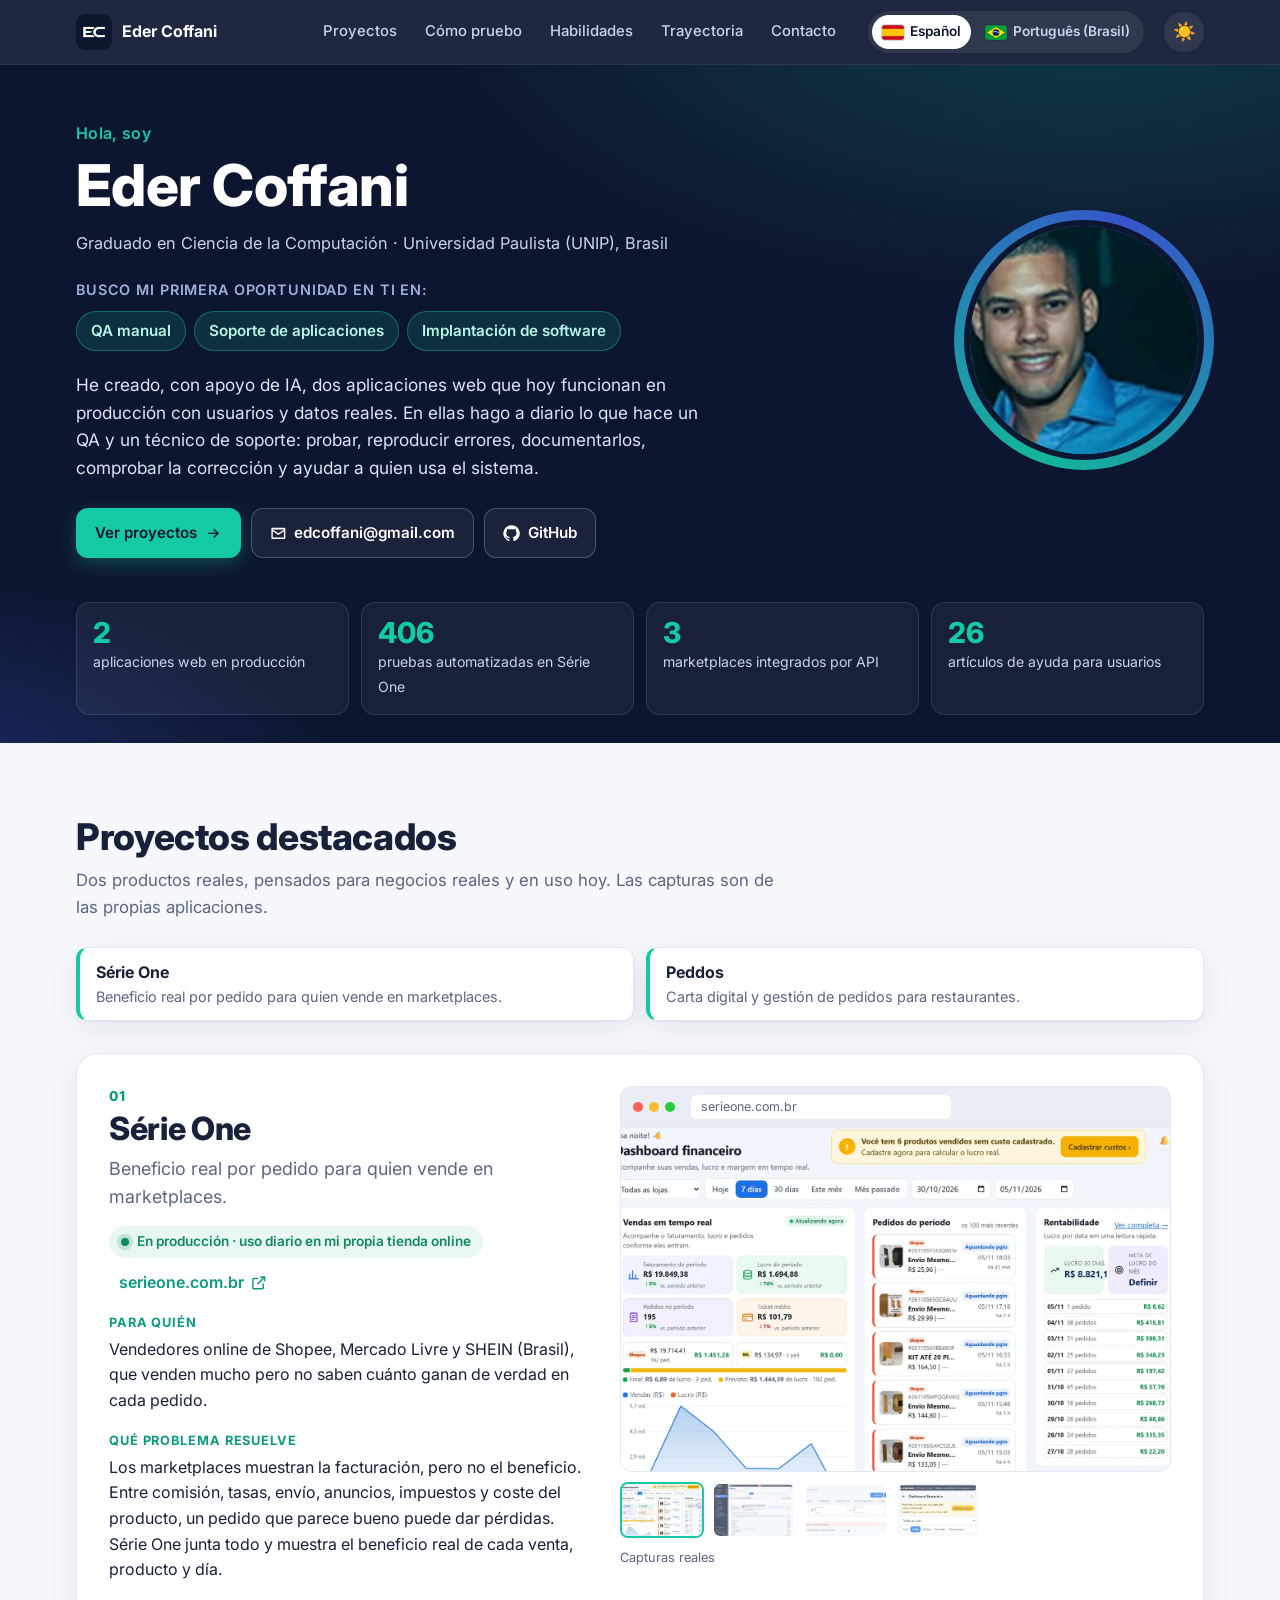
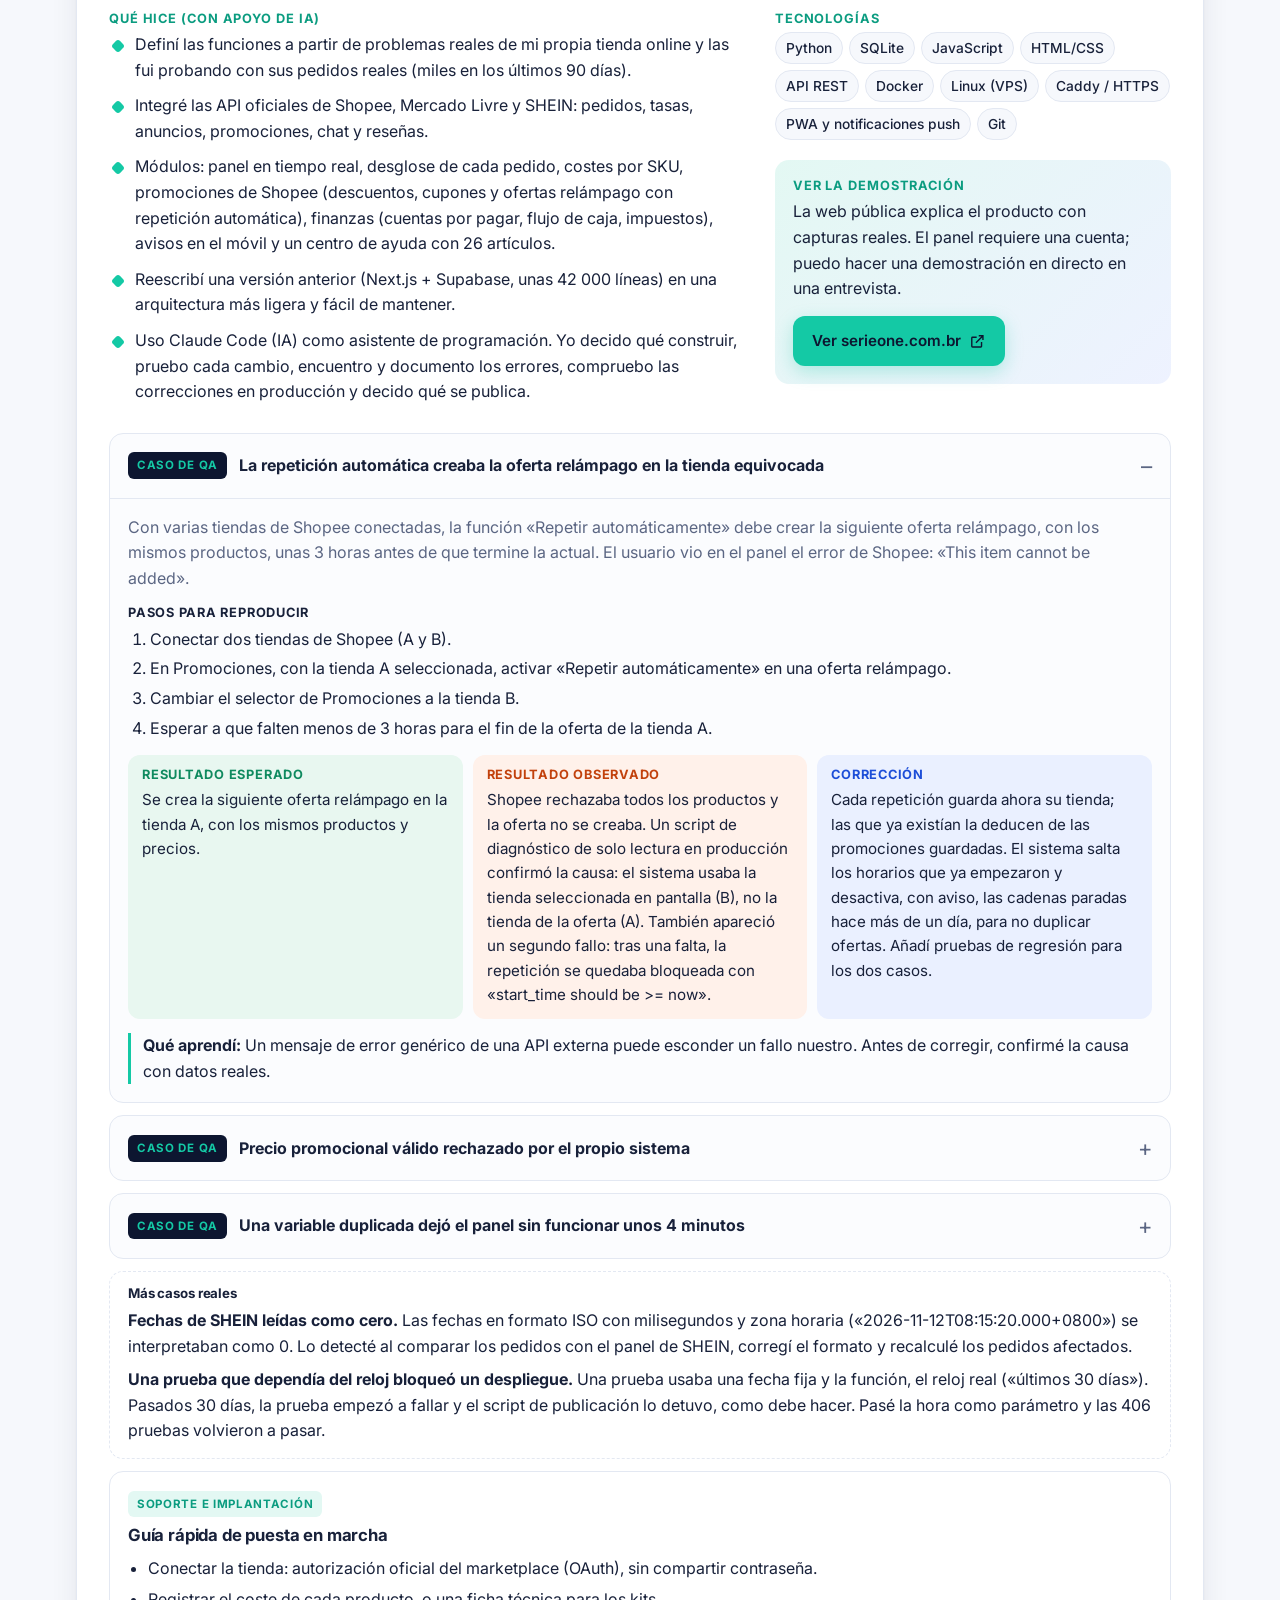
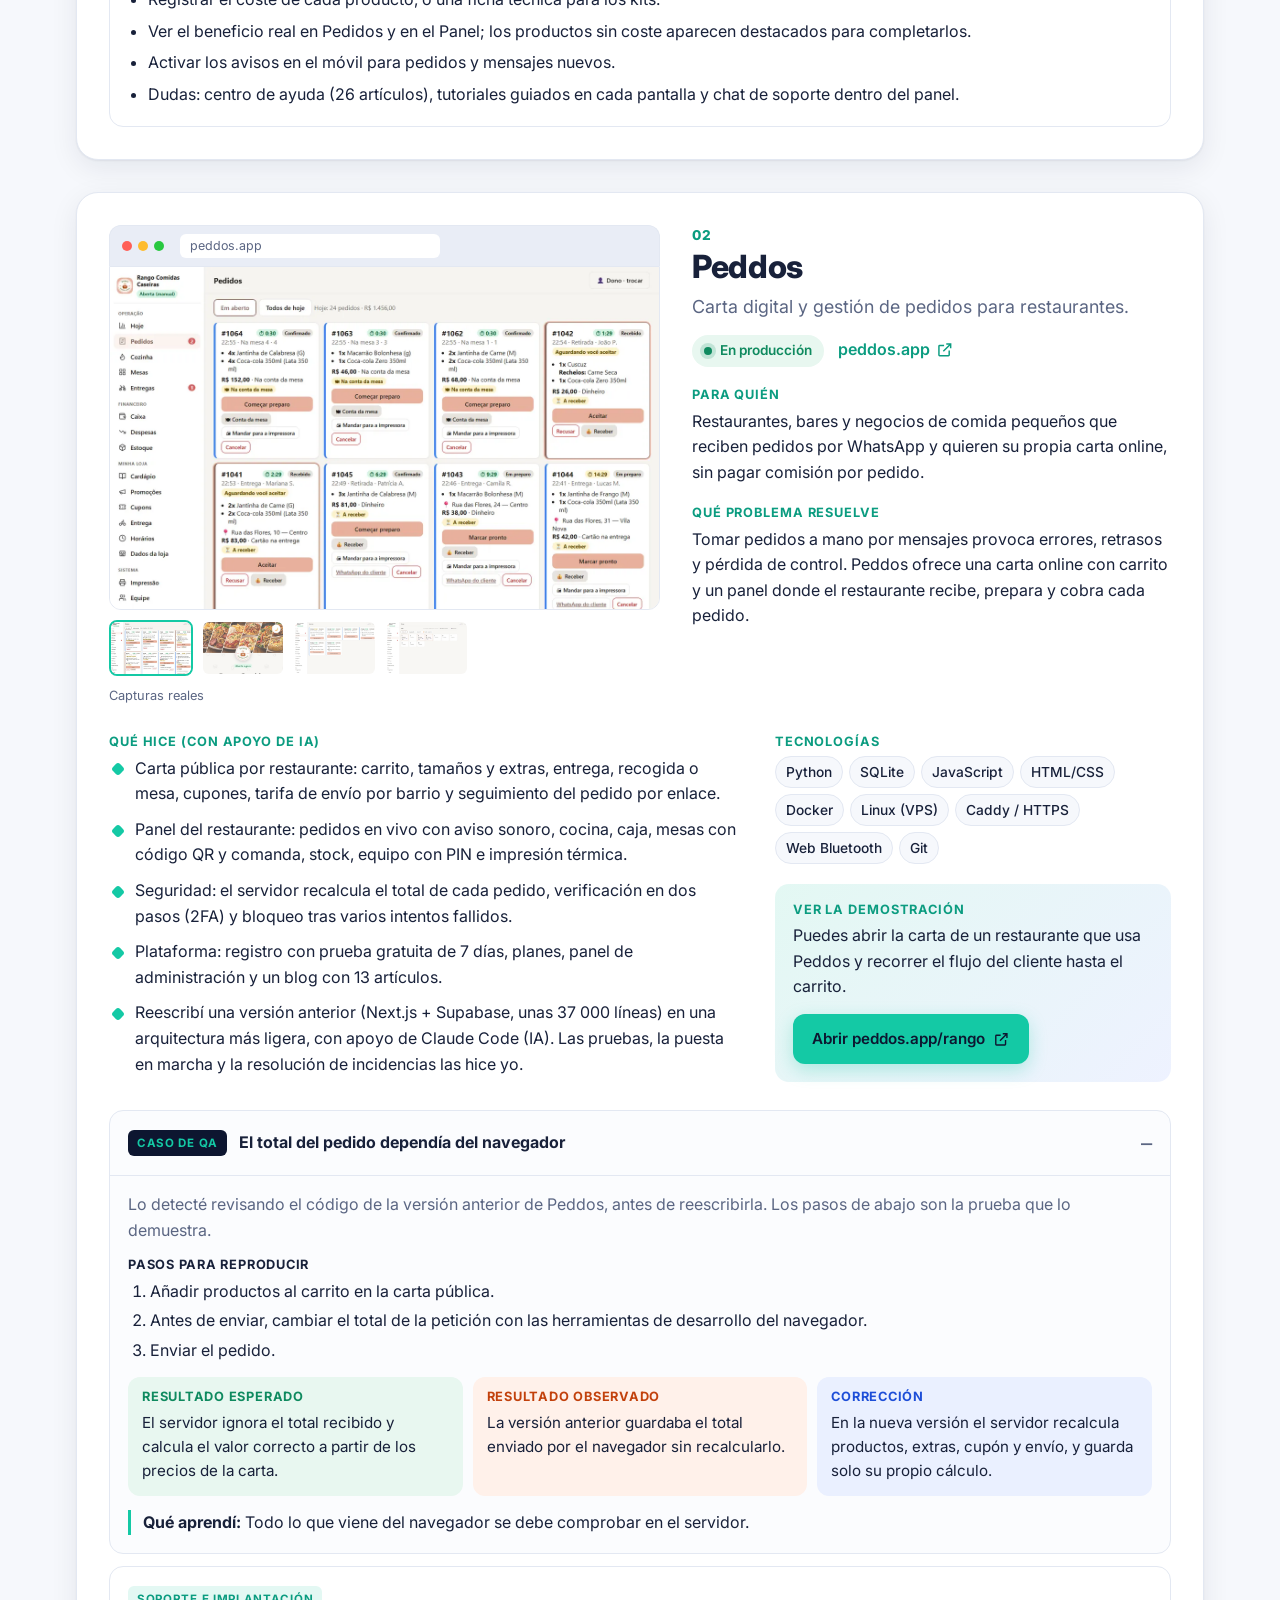
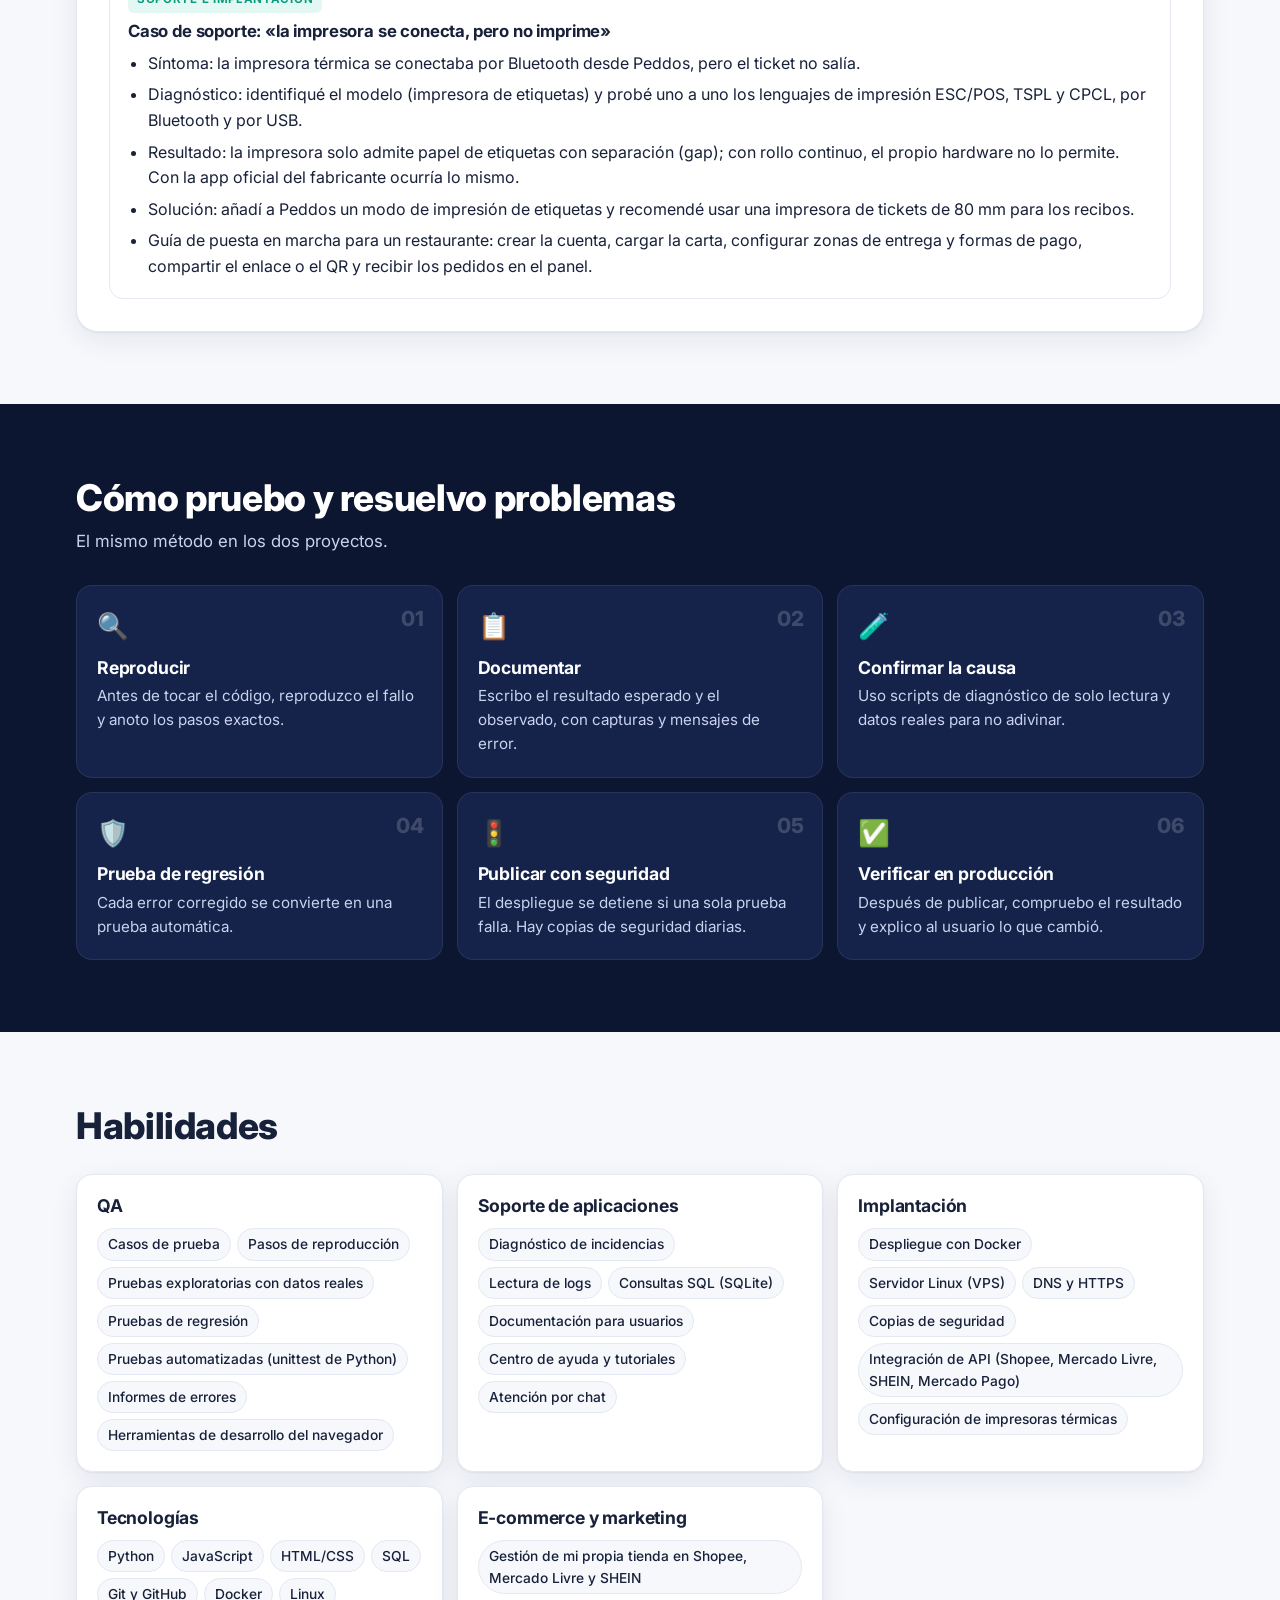
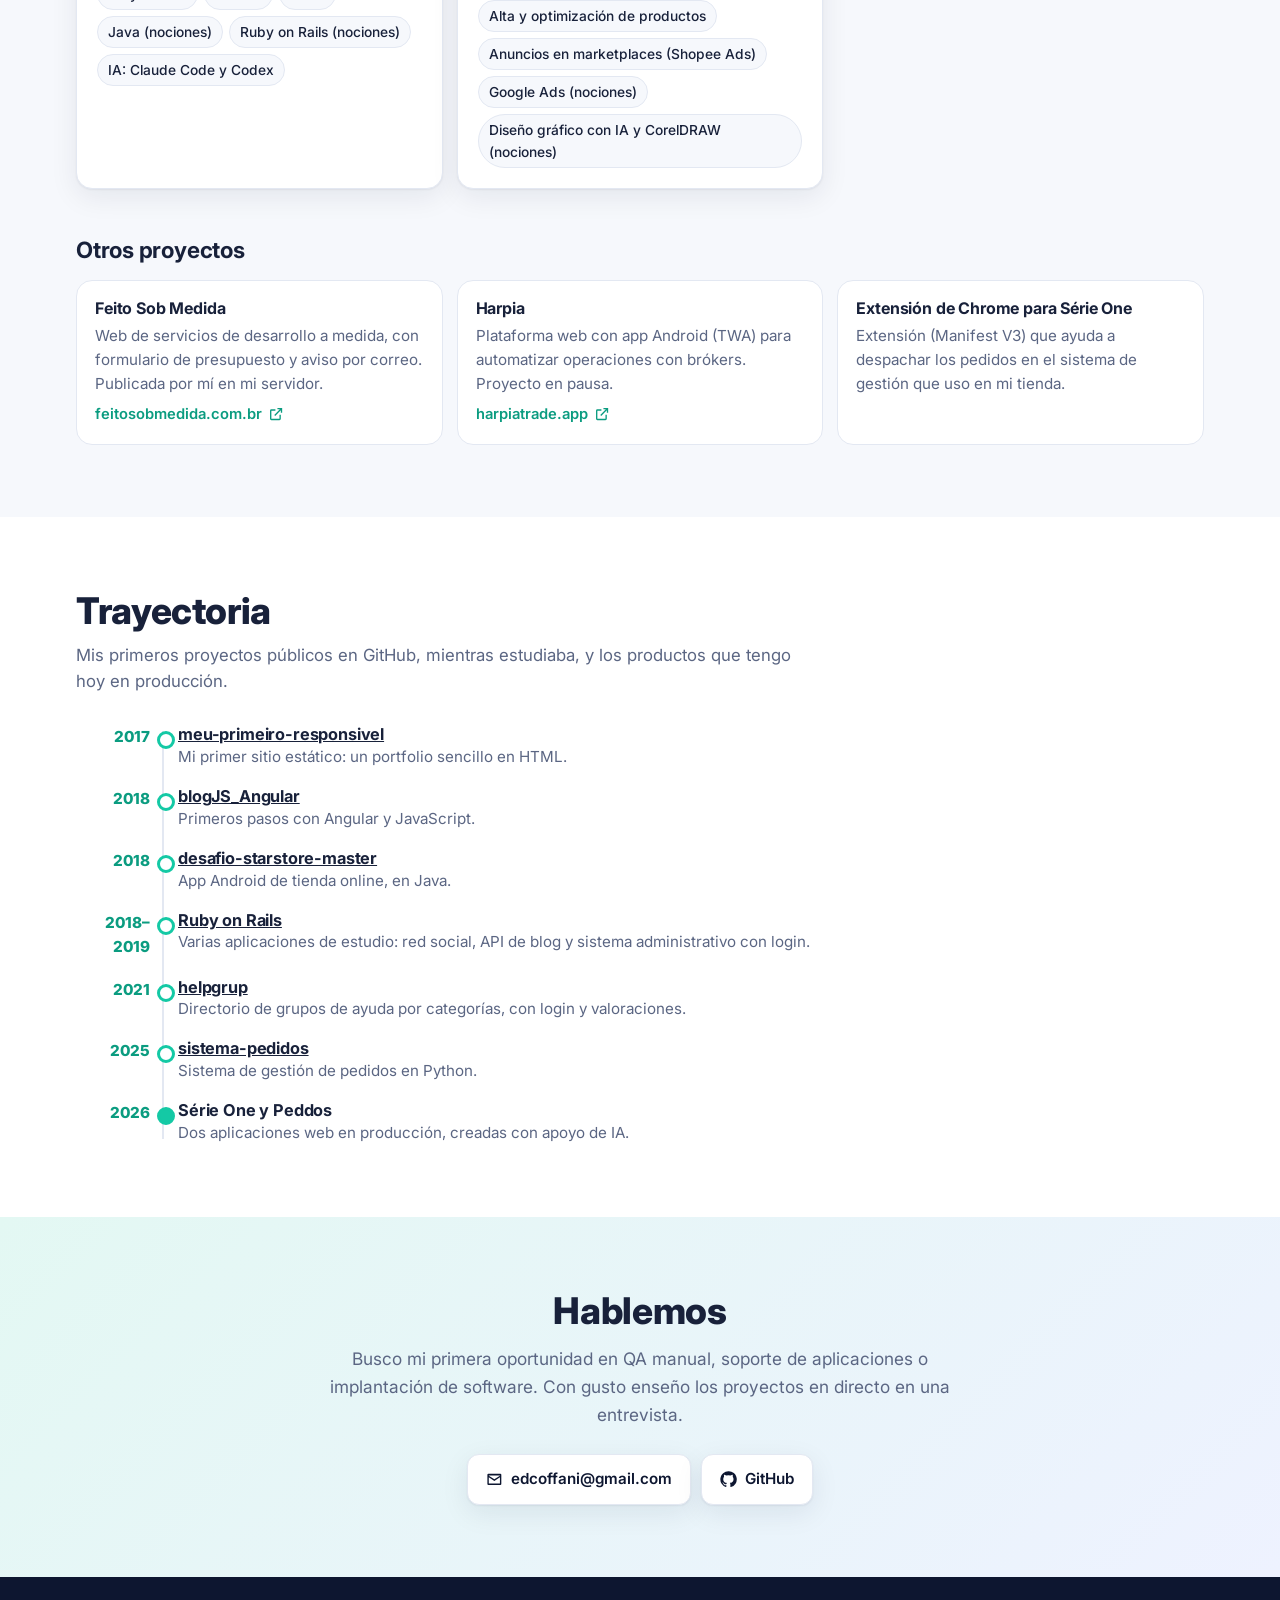
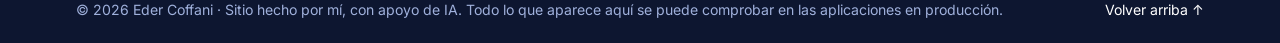
==== index.html @ 39f5399c "Site 2026-11-19 22:09" ====
<!doctype html>
<html lang="es-ES">
<head>
<meta charset="utf-8">
<meta name="viewport" content="width=device-width, initial-scale=1">
<title>Eder Coffani · QA manual, soporte de aplicaciones e implantación de software</title>
<meta name="description" content="Graduado en Ciencia de la Computación (UNIP). Busco mi primer empleo en TI en QA manual, soporte de aplicaciones o implantación. Dos aplicaciones web propias en producción: Série One y Peddos.">
<meta name="author" content="Eder Coffani">
<link rel="canonical" href="https://edercoffani.github.io/es/">
<link rel="alternate" hreflang="es-ES" href="https://edercoffani.github.io/es/"><link rel="alternate" hreflang="pt-BR" href="https://edercoffani.github.io/pt-br/"><link rel="alternate" hreflang="x-default" href="https://edercoffani.github.io/">
<meta property="og:type" content="profile">
<meta property="og:title" content="Eder Coffani · QA manual, soporte de aplicaciones e implantación de software">
<meta property="og:description" content="Graduado en Ciencia de la Computación (UNIP). Busco mi primer empleo en TI en QA manual, soporte de aplicaciones o implantación. Dos aplicaciones web propias en producción: Série One y Peddos.">
<meta property="og:locale" content="es_ES">
<meta property="og:image" content="https://edercoffani.github.io/assets/img/og.png">
<meta name="twitter:card" content="summary_large_image">
<meta name="theme-color" content="#0d1630">
<link rel="icon" href="/assets/img/favicon.png" type="image/png">
<link rel="apple-touch-icon" href="/assets/img/apple-touch-icon.png">
<link rel="preconnect" href="https://fonts.googleapis.com">
<link rel="preconnect" href="https://fonts.gstatic.com" crossorigin>
<link href="https://fonts.googleapis.com/css2?family=Inter:wght@400;500;600;700;800&display=swap" rel="stylesheet">
<link rel="stylesheet" href="/assets/estilo.css">
<script>(function(){var t;try{t=localStorage.getItem("tema")}catch(e){}if(!t)t=matchMedia("(prefers-color-scheme: dark)").matches?"escuro":"claro";document.documentElement.setAttribute("data-tema",t)})();</script>
<script type="application/ld+json">{"@context": "https://schema.org", "@type": "Person", "name": "Eder Coffani", "jobTitle": "QA manual · Soporte de aplicaciones · Implantación de software", "alumniOf": {"@type": "CollegeOrUniversity", "name": "Universidade Paulista (UNIP)"}, "knowsAbout": ["QA", "Software testing", "Application support", "Software implementation", "Python", "JavaScript", "SQL"], "sameAs": ["https://github.com/ederCoffani"], "url": "https://edercoffani.github.io/es/", "email": "mailto:edcoffani@gmail.com"}</script>
</head>
<body>
<a class="pular" href="#conteudo">Saltar al contenido</a>
<header class="topo" id="topo">
  <div class="largura topo-in">
    <a class="marca" href="#inicio" aria-label="Eder Coffani"><img src="/assets/img/logo-ec.png" alt="" width="36" height="36"><span>Eder Coffani</span></a>
    <nav class="menu" id="menu" aria-label="Menú"><a href="#projetos">Proyectos</a><a href="#qa">Cómo pruebo</a><a href="#habilidades">Habilidades</a><a href="#trajetoria">Trayectoria</a><a href="#contato">Contacto</a></nav>
    <div class="idiomas" role="group" aria-label="Idioma"><a class="idioma atual" href="/es/" hreflang="es-ES" lang="es-ES" aria-current="page" data-idioma><span class="bandeira" aria-hidden="true"><svg viewBox="0 0 30 20" width="22" height="15"><rect width="30" height="20" fill="#c60b1e"/><rect y="5" width="30" height="10" fill="#ffc400"/></svg></span><span class="nome-idioma">Español</span></a><a class="idioma" href="/pt-br/" hreflang="pt-BR" lang="pt-BR" data-idioma><span class="bandeira" aria-hidden="true"><svg viewBox="0 0 30 20" width="22" height="15"><rect width="30" height="20" fill="#009b3a"/><path d="M15 2.5 27 10 15 17.5 3 10z" fill="#fedf00"/><circle cx="15" cy="10" r="4.6" fill="#002776"/><path d="M10.6 9.1a9 9 0 0 1 8.9 1.6" stroke="#fff" stroke-width=".9" fill="none"/></svg></span><span class="nome-idioma">Português (Brasil)</span></a></div>
    <button class="tema" type="button" aria-label="Cambiar entre modo claro y oscuro" title="Cambiar entre modo claro y oscuro"><span class="sol" aria-hidden="true">☀️</span><span class="lua" aria-hidden="true">🌙</span></button>
    <button class="abre-menu" type="button" aria-controls="menu" aria-expanded="false" aria-label="Menú"><span></span><span></span><span></span></button>
  </div>
</header>

<main id="conteudo">
<section class="hero" id="inicio">
  <div class="largura hero-in">
    <div class="hero-texto">
      <p class="saudacao">Hola, soy</p>
      <h1>Eder Coffani</h1>
      <p class="formacao">Graduado en Ciencia de la Computación · Universidad Paulista (UNIP), Brasil</p>
      <p class="areas-tit">Busco mi primera oportunidad en TI en:</p>
      <ul class="areas"><li>QA manual</li><li>Soporte de aplicaciones</li><li>Implantación de software</li></ul>
      <p class="intro">He creado, con apoyo de IA, dos aplicaciones web que hoy funcionan en producción con usuarios y datos reales. En ellas hago a diario lo que hace un QA y un técnico de soporte: probar, reproducir errores, documentarlos, comprobar la corrección y ayudar a quien usa el sistema.</p>
      <div class="acoes">
        <a class="bt bt-primario" href="#projetos"><span>Ver proyectos</span><svg class="ic" viewBox="0 0 24 24" aria-hidden="true" fill="currentColor"><path d="M13.2 5.3 20 12l-6.8 6.7-1.4-1.4 4.3-4.3H4v-2h12.1l-4.3-4.3 1.4-1.4z"/></svg></a>
        <a class="bt bt-claro" href="mailto:edcoffani@gmail.com"><svg class="ic" viewBox="0 0 24 24" aria-hidden="true" fill="currentColor"><path d="M2 5.5A1.5 1.5 0 0 1 3.5 4h17A1.5 1.5 0 0 1 22 5.5v13a1.5 1.5 0 0 1-1.5 1.5h-17A1.5 1.5 0 0 1 2 18.5v-13zm2 .9v.3l8 5.3 8-5.3v-.3H4zm16 2.7-7.45 4.94a1 1 0 0 1-1.1 0L4 9.1V18h16V9.1z"/></svg><span>edcoffani@gmail.com</span></a>
<a class="bt bt-claro" href="https://github.com/ederCoffani" target="_blank" rel="noopener"><svg class="ic" viewBox="0 0 24 24" aria-hidden="true" fill="currentColor"><path d="M12 .5a11.5 11.5 0 0 0-3.64 22.41c.58.1.79-.25.79-.56v-2c-3.2.7-3.88-1.37-3.88-1.37-.53-1.33-1.28-1.69-1.28-1.69-1.05-.71.08-.7.08-.7 1.16.08 1.77 1.19 1.77 1.19 1.03 1.77 2.7 1.26 3.36.96.1-.75.4-1.26.73-1.55-2.56-.29-5.25-1.28-5.25-5.68 0-1.26.45-2.28 1.19-3.09-.12-.29-.52-1.46.11-3.05 0 0 .97-.31 3.17 1.18a11 11 0 0 1 5.78 0c2.2-1.49 3.17-1.18 3.17-1.18.63 1.59.23 2.76.11 3.05.74.81 1.19 1.83 1.19 3.09 0 4.41-2.7 5.38-5.27 5.67.41.36.78 1.06.78 2.14v3.17c0 .31.21.67.8.56A11.5 11.5 0 0 0 12 .5z"/></svg><span>GitHub</span></a>
      </div>
    </div>
    <div class="hero-foto"><img class="foto" src="/assets/img/eder.webp" alt="Eder Coffani" width="360" height="360"></div>
  </div>
  <div class="largura"><div class="numeros"><div class="num"><strong>2</strong><span>aplicaciones web en producción</span></div><div class="num"><strong>406</strong><span>pruebas automatizadas en Série One</span></div><div class="num"><strong>3</strong><span>marketplaces integrados por API</span></div><div class="num"><strong>26</strong><span>artículos de ayuda para usuarios</span></div></div></div>
</section>

<section class="secao" id="projetos">
  <div class="largura">
    <h2>Proyectos destacados</h2>
    <p class="sub">Dos productos reales, pensados para negocios reales y en uso hoy. Las capturas son de las propias aplicaciones.</p>
    <nav class="atalhos"><a href="#serieone"><strong>Série One</strong><span>Beneficio real por pedido para quien vende en marketplaces.</span></a><a href="#peddos"><strong>Peddos</strong><span>Carta digital y gestión de pedidos para restaurantes.</span></a></nav>
    
<article class="projeto" id="serieone">
  <div class="pj-topo">
    <div class="pj-texto">
      <p class="pj-num">01</p>
      <h3>Série One</h3>
      <p class="pj-frase">Beneficio real por pedido para quien vende en marketplaces.</p>
      <p class="selo">En producción · uso diario en mi propia tienda online</p>
      <a class="pj-link" href="https://www.serieone.com.br/" target="_blank" rel="noopener">serieone.com.br <svg class="ic" viewBox="0 0 24 24" aria-hidden="true" fill="currentColor"><path d="M14 3h7v7h-2V6.4l-8.3 8.3-1.4-1.4L17.6 5H14V3zM5 5h6v2H5v12h12v-6h2v6a2 2 0 0 1-2 2H5a2 2 0 0 1-2-2V7a2 2 0 0 1 2-2z"/></svg></a>
      <div class="pj-bloco"><h4>Para quién</h4><p>Vendedores online de Shopee, Mercado Livre y SHEIN (Brasil), que venden mucho pero no saben cuánto ganan de verdad en cada pedido.</p></div>
      <div class="pj-bloco"><h4>Qué problema resuelve</h4><p>Los marketplaces muestran la facturación, pero no el beneficio. Entre comisión, tasas, envío, anuncios, impuestos y coste del producto, un pedido que parece bueno puede dar pérdidas. Série One junta todo y muestra el beneficio real de cada venta, producto y día.</p></div>
    </div>
    <figure class="galeria"><div class="navegador"><span></span><span></span><span></span><small>serieone.com.br</small></div><button type="button" class="tela" aria-label="Ampliar imagen"><img src="/assets/img/serieone-dashboard.webp" alt="Panel financiero de Série One con ventas, beneficio y pedidos en tiempo real" width="1400" height="833"></button><div class="miniaturas" role="list"><button type="button" role="listitem" class="mini ativa" data-src="/assets/img/serieone-dashboard.webp" data-alt="Panel financiero de Série One con ventas, beneficio y pedidos en tiempo real" aria-label="Panel financiero de Série One con ventas, beneficio y pedidos en tiempo real"><img src="/assets/img/serieone-dashboard.webp" alt="" loading="lazy" width="1400" height="833"></button><button type="button" role="listitem" class="mini" data-src="/assets/img/serieone-pedido.webp" data-alt="Detalle de un pedido con comisión, tasas, envío, publicidad, impuesto y beneficio" aria-label="Detalle de un pedido con comisión, tasas, envío, publicidad, impuesto y beneficio"><img src="/assets/img/serieone-pedido.webp" alt="" loading="lazy" width="1300" height="860"></button><button type="button" role="listitem" class="mini" data-src="/assets/img/serieone-promociones.webp" data-alt="Pantalla de promociones de Shopee gestionadas desde Série One" aria-label="Pantalla de promociones de Shopee gestionadas desde Série One"><img src="/assets/img/serieone-promociones.webp" alt="" loading="lazy" width="1336" height="452"></button><button type="button" role="listitem" class="mini" data-src="/assets/img/serieone-movil.webp" data-alt="Série One en el móvil" aria-label="Série One en el móvil"><img src="/assets/img/serieone-movil.webp" alt="" loading="lazy" width="450" height="796"></button></div><figcaption>Capturas reales</figcaption></figure>
  </div>
  <div class="pj-detalhe">
    <div><div class="pj-bloco"><h4>Qué hice (con apoyo de IA)</h4><ul class="lista"><li>Definí las funciones a partir de problemas reales de mi propia tienda online y las fui probando con sus pedidos reales (miles en los últimos 90 días).</li><li>Integré las API oficiales de Shopee, Mercado Livre y SHEIN: pedidos, tasas, anuncios, promociones, chat y reseñas.</li><li>Módulos: panel en tiempo real, desglose de cada pedido, costes por SKU, promociones de Shopee (descuentos, cupones y ofertas relámpago con repetición automática), finanzas (cuentas por pagar, flujo de caja, impuestos), avisos en el móvil y un centro de ayuda con 26 artículos.</li><li>Reescribí una versión anterior (Next.js + Supabase, unas 42 000 líneas) en una arquitectura más ligera y fácil de mantener.</li><li>Uso Claude Code (IA) como asistente de programación. Yo decido qué construir, pruebo cada cambio, encuentro y documento los errores, compruebo las correcciones en producción y decido qué se publica.</li></ul></div></div>
    <div><div class="pj-bloco"><h4>Tecnologías</h4><ul class="chips"><li>Python</li><li>SQLite</li><li>JavaScript</li><li>HTML/CSS</li><li>API REST</li><li>Docker</li><li>Linux (VPS)</li><li>Caddy / HTTPS</li><li>PWA y notificaciones push</li><li>Git</li></ul></div><div class="pj-demo"><h4>Ver la demostración</h4><p>La web pública explica el producto con capturas reales. El panel requiere una cuenta; puedo hacer una demostración en directo en una entrevista.</p><a class="bt bt-primario" href="https://www.serieone.com.br/" target="_blank" rel="noopener"><span>Ver serieone.com.br</span><svg class="ic" viewBox="0 0 24 24" aria-hidden="true" fill="currentColor"><path d="M14 3h7v7h-2V6.4l-8.3 8.3-1.4-1.4L17.6 5H14V3zM5 5h6v2H5v12h12v-6h2v6a2 2 0 0 1-2 2H5a2 2 0 0 1-2-2V7a2 2 0 0 1 2-2z"/></svg></a></div></div>
  </div>
  <div class="pj-qa"><details class="qa" open><summary><span class="etq">Caso de QA</span><span class="qa-tit">La repetición automática creaba la oferta relámpago en la tienda equivocada</span></summary><div class="qa-corpo"><p class="qa-contexto">Con varias tiendas de Shopee conectadas, la función «Repetir automáticamente» debe crear la siguiente oferta relámpago, con los mismos productos, unas 3 horas antes de que termine la actual. El usuario vio en el panel el error de Shopee: «This item cannot be added».</p><div class="qa-bloco"><h5>Pasos para reproducir</h5><ol><li>Conectar dos tiendas de Shopee (A y B).</li><li>En Promociones, con la tienda A seleccionada, activar «Repetir automáticamente» en una oferta relámpago.</li><li>Cambiar el selector de Promociones a la tienda B.</li><li>Esperar a que falten menos de 3 horas para el fin de la oferta de la tienda A.</li></ol></div><div class="qa-grade"><div class="qa-cel ok"><h5>Resultado esperado</h5><p>Se crea la siguiente oferta relámpago en la tienda A, con los mismos productos y precios.</p></div><div class="qa-cel erro"><h5>Resultado observado</h5><p>Shopee rechazaba todos los productos y la oferta no se creaba. Un script de diagnóstico de solo lectura en producción confirmó la causa: el sistema usaba la tienda seleccionada en pantalla (B), no la tienda de la oferta (A). También apareció un segundo fallo: tras una falta, la repetición se quedaba bloqueada con «start_time should be &gt;= now».</p></div><div class="qa-cel fix"><h5>Corrección</h5><p>Cada repetición guarda ahora su tienda; las que ya existían la deducen de las promociones guardadas. El sistema salta los horarios que ya empezaron y desactiva, con aviso, las cadenas paradas hace más de un día, para no duplicar ofertas. Añadí pruebas de regresión para los dos casos.</p></div></div><p class="qa-licao"><strong>Qué aprendí:</strong> Un mensaje de error genérico de una API externa puede esconder un fallo nuestro. Antes de corregir, confirmé la causa con datos reales.</p></div></details><details class="qa"><summary><span class="etq">Caso de QA</span><span class="qa-tit">Precio promocional válido rechazado por el propio sistema</span></summary><div class="qa-corpo"><p class="qa-contexto">Al crear un descuento, Série One comprueba que el precio promocional sea menor que el precio normal.</p><div class="qa-bloco"><h5>Pasos para reproducir</h5><ol><li>Tener un producto que ya está en una promoción activa en Shopee.</li><li>Crear otra promoción para ese producto con un precio menor que el precio normal.</li></ol></div><div class="qa-grade"><div class="qa-cel ok"><h5>Resultado esperado</h5><p>La validación acepta el precio, porque es menor que el precio normal.</p></div><div class="qa-cel erro"><h5>Resultado observado</h5><p>La validación lo rechazaba: el «precio actual» que devuelve Shopee ya incluye la promoción activa, así que el sistema comparaba con el precio rebajado.</p></div><div class="qa-cel fix"><h5>Corrección</h5><p>La comparación usa ahora el precio original (sin promoción). Volví a sincronizar el catálogo (2339 variaciones) para guardar ese precio y repetí la prueba.</p></div></div><p class="qa-licao"><strong>Qué aprendí:</strong> Hay que conocer bien qué significa cada campo de una API antes de validar con él.</p></div></details><details class="qa"><summary><span class="etq">Caso de QA</span><span class="qa-tit">Una variable duplicada dejó el panel sin funcionar unos 4 minutos</span></summary><div class="qa-corpo"><p class="qa-contexto">Incidencia en producción después de un despliegue.</p><div class="qa-bloco"><h5>Pasos para reproducir</h5><ol><li>Publicar una versión en la que dos archivos JavaScript de la misma página declaraban la misma constante global.</li><li>Abrir el panel en el navegador.</li></ol></div><div class="qa-grade"><div class="qa-cel ok"><h5>Resultado esperado</h5><p>El panel carga con normalidad.</p></div><div class="qa-cel erro"><h5>Resultado observado</h5><p>El navegador paraba con un error de sintaxis y el panel no cargaba.</p></div><div class="qa-cel fix"><h5>Corrección</h5><p>Corregí el nombre y, sobre todo, añadí una prueba automática que bloquea cualquier nombre global repetido entre los scripts. Desde entonces el despliegue no avanza si alguna prueba falla.</p></div></div><p class="qa-licao"><strong>Qué aprendí:</strong> Cada incidente debe dejar una prueba que impida que se repita.</p></div></details><div class="qa-extra"><h5>Más casos reales</h5><ul><li><strong>Fechas de SHEIN leídas como cero.</strong> Las fechas en formato ISO con milisegundos y zona horaria («2026-11-12T08:15:20.000+0800») se interpretaban como 0. Lo detecté al comparar los pedidos con el panel de SHEIN, corregí el formato y recalculé los pedidos afectados.</li><li><strong>Una prueba que dependía del reloj bloqueó un despliegue.</strong> Una prueba usaba una fecha fija y la función, el reloj real («últimos 30 días»). Pasados 30 días, la prueba empezó a fallar y el script de publicación lo detuvo, como debe hacer. Pasé la hora como parámetro y las 406 pruebas volvieron a pasar.</li></ul></div><div class="suporte"><span class="etq etq-sup">Soporte e implantación</span><h4>Guía rápida de puesta en marcha</h4><ul><li>Conectar la tienda: autorización oficial del marketplace (OAuth), sin compartir contraseña.</li><li>Registrar el coste de cada producto, o una ficha técnica para los kits.</li><li>Ver el beneficio real en Pedidos y en el Panel; los productos sin coste aparecen destacados para completarlos.</li><li>Activar los avisos en el móvil para pedidos y mensajes nuevos.</li><li>Dudas: centro de ayuda (26 artículos), tutoriales guiados en cada pantalla y chat de soporte dentro del panel.</li></ul></div></div>
</article>
<article class="projeto invertido" id="peddos">
  <div class="pj-topo">
    <div class="pj-texto">
      <p class="pj-num">02</p>
      <h3>Peddos</h3>
      <p class="pj-frase">Carta digital y gestión de pedidos para restaurantes.</p>
      <p class="selo">En producción</p>
      <a class="pj-link" href="https://peddos.app/" target="_blank" rel="noopener">peddos.app <svg class="ic" viewBox="0 0 24 24" aria-hidden="true" fill="currentColor"><path d="M14 3h7v7h-2V6.4l-8.3 8.3-1.4-1.4L17.6 5H14V3zM5 5h6v2H5v12h12v-6h2v6a2 2 0 0 1-2 2H5a2 2 0 0 1-2-2V7a2 2 0 0 1 2-2z"/></svg></a>
      <div class="pj-bloco"><h4>Para quién</h4><p>Restaurantes, bares y negocios de comida pequeños que reciben pedidos por WhatsApp y quieren su propia carta online, sin pagar comisión por pedido.</p></div>
      <div class="pj-bloco"><h4>Qué problema resuelve</h4><p>Tomar pedidos a mano por mensajes provoca errores, retrasos y pérdida de control. Peddos ofrece una carta online con carrito y un panel donde el restaurante recibe, prepara y cobra cada pedido.</p></div>
    </div>
    <figure class="galeria"><div class="navegador"><span></span><span></span><span></span><small>peddos.app</small></div><button type="button" class="tela" aria-label="Ampliar imagen"><img src="/assets/img/peddos-pedidos.webp" alt="Panel de pedidos de Peddos con tiempos, estados y acciones" width="1200" height="750" loading="lazy"></button><div class="miniaturas" role="list"><button type="button" role="listitem" class="mini ativa" data-src="/assets/img/peddos-pedidos.webp" data-alt="Panel de pedidos de Peddos con tiempos, estados y acciones" aria-label="Panel de pedidos de Peddos con tiempos, estados y acciones"><img src="/assets/img/peddos-pedidos.webp" alt="" loading="lazy" width="1200" height="750"></button><button type="button" role="listitem" class="mini" data-src="/assets/img/peddos-menu.webp" data-alt="Carta online de un restaurante en el móvil" aria-label="Carta online de un restaurante en el móvil"><img src="/assets/img/peddos-menu.webp" alt="" loading="lazy" width="540" height="1168"></button><button type="button" role="listitem" class="mini" data-src="/assets/img/peddos-cocina.webp" data-alt="Pantalla de cocina de Peddos" aria-label="Pantalla de cocina de Peddos"><img src="/assets/img/peddos-cocina.webp" alt="" loading="lazy" width="1200" height="750"></button><button type="button" role="listitem" class="mini" data-src="/assets/img/peddos-mesas.webp" data-alt="Gestión de mesas y comandas" aria-label="Gestión de mesas y comandas"><img src="/assets/img/peddos-mesas.webp" alt="" loading="lazy" width="1200" height="750"></button></div><figcaption>Capturas reales</figcaption></figure>
  </div>
  <div class="pj-detalhe">
    <div><div class="pj-bloco"><h4>Qué hice (con apoyo de IA)</h4><ul class="lista"><li>Carta pública por restaurante: carrito, tamaños y extras, entrega, recogida o mesa, cupones, tarifa de envío por barrio y seguimiento del pedido por enlace.</li><li>Panel del restaurante: pedidos en vivo con aviso sonoro, cocina, caja, mesas con código QR y comanda, stock, equipo con PIN e impresión térmica.</li><li>Seguridad: el servidor recalcula el total de cada pedido, verificación en dos pasos (2FA) y bloqueo tras varios intentos fallidos.</li><li>Plataforma: registro con prueba gratuita de 7 días, planes, panel de administración y un blog con 13 artículos.</li><li>Reescribí una versión anterior (Next.js + Supabase, unas 37 000 líneas) en una arquitectura más ligera, con apoyo de Claude Code (IA). Las pruebas, la puesta en marcha y la resolución de incidencias las hice yo.</li></ul></div></div>
    <div><div class="pj-bloco"><h4>Tecnologías</h4><ul class="chips"><li>Python</li><li>SQLite</li><li>JavaScript</li><li>HTML/CSS</li><li>Docker</li><li>Linux (VPS)</li><li>Caddy / HTTPS</li><li>Web Bluetooth</li><li>Git</li></ul></div><div class="pj-demo"><h4>Ver la demostración</h4><p>Puedes abrir la carta de un restaurante que usa Peddos y recorrer el flujo del cliente hasta el carrito.</p><a class="bt bt-primario" href="https://peddos.app/rango" target="_blank" rel="noopener"><span>Abrir peddos.app/rango</span><svg class="ic" viewBox="0 0 24 24" aria-hidden="true" fill="currentColor"><path d="M14 3h7v7h-2V6.4l-8.3 8.3-1.4-1.4L17.6 5H14V3zM5 5h6v2H5v12h12v-6h2v6a2 2 0 0 1-2 2H5a2 2 0 0 1-2-2V7a2 2 0 0 1 2-2z"/></svg></a></div></div>
  </div>
  <div class="pj-qa"><details class="qa" open><summary><span class="etq">Caso de QA</span><span class="qa-tit">El total del pedido dependía del navegador</span></summary><div class="qa-corpo"><p class="qa-contexto">Lo detecté revisando el código de la versión anterior de Peddos, antes de reescribirla. Los pasos de abajo son la prueba que lo demuestra.</p><div class="qa-bloco"><h5>Pasos para reproducir</h5><ol><li>Añadir productos al carrito en la carta pública.</li><li>Antes de enviar, cambiar el total de la petición con las herramientas de desarrollo del navegador.</li><li>Enviar el pedido.</li></ol></div><div class="qa-grade"><div class="qa-cel ok"><h5>Resultado esperado</h5><p>El servidor ignora el total recibido y calcula el valor correcto a partir de los precios de la carta.</p></div><div class="qa-cel erro"><h5>Resultado observado</h5><p>La versión anterior guardaba el total enviado por el navegador sin recalcularlo.</p></div><div class="qa-cel fix"><h5>Corrección</h5><p>En la nueva versión el servidor recalcula productos, extras, cupón y envío, y guarda solo su propio cálculo.</p></div></div><p class="qa-licao"><strong>Qué aprendí:</strong> Todo lo que viene del navegador se debe comprobar en el servidor.</p></div></details><div class="suporte"><span class="etq etq-sup">Soporte e implantación</span><h4>Caso de soporte: «la impresora se conecta, pero no imprime»</h4><ul><li>Síntoma: la impresora térmica se conectaba por Bluetooth desde Peddos, pero el ticket no salía.</li><li>Diagnóstico: identifiqué el modelo (impresora de etiquetas) y probé uno a uno los lenguajes de impresión ESC/POS, TSPL y CPCL, por Bluetooth y por USB.</li><li>Resultado: la impresora solo admite papel de etiquetas con separación (gap); con rollo continuo, el propio hardware no lo permite. Con la app oficial del fabricante ocurría lo mismo.</li><li>Solución: añadí a Peddos un modo de impresión de etiquetas y recomendé usar una impresora de tickets de 80 mm para los recibos.</li><li>Guía de puesta en marcha para un restaurante: crear la cuenta, cargar la carta, configurar zonas de entrega y formas de pago, compartir el enlace o el QR y recibir los pedidos en el panel.</li></ul></div></div>
</article>
  </div>
</section>

<section class="secao secao-escura" id="qa">
  <div class="largura">
    <h2>Cómo pruebo y resuelvo problemas</h2>
    <p class="sub">El mismo método en los dos proyectos.</p>
    <ol class="metodo"><li><span class="m-ic" aria-hidden="true">🔍</span><h4>Reproducir</h4><p>Antes de tocar el código, reproduzco el fallo y anoto los pasos exactos.</p></li><li><span class="m-ic" aria-hidden="true">📋</span><h4>Documentar</h4><p>Escribo el resultado esperado y el observado, con capturas y mensajes de error.</p></li><li><span class="m-ic" aria-hidden="true">🧪</span><h4>Confirmar la causa</h4><p>Uso scripts de diagnóstico de solo lectura y datos reales para no adivinar.</p></li><li><span class="m-ic" aria-hidden="true">🛡️</span><h4>Prueba de regresión</h4><p>Cada error corregido se convierte en una prueba automática.</p></li><li><span class="m-ic" aria-hidden="true">🚦</span><h4>Publicar con seguridad</h4><p>El despliegue se detiene si una sola prueba falla. Hay copias de seguridad diarias.</p></li><li><span class="m-ic" aria-hidden="true">✅</span><h4>Verificar en producción</h4><p>Después de publicar, compruebo el resultado y explico al usuario lo que cambió.</p></li></ol>
  </div>
</section>

<section class="secao" id="habilidades">
  <div class="largura">
    <h2>Habilidades</h2>
    <div class="habs"><div class="hab"><h4>QA</h4><ul class="chips"><li>Casos de prueba</li><li>Pasos de reproducción</li><li>Pruebas exploratorias con datos reales</li><li>Pruebas de regresión</li><li>Pruebas automatizadas (unittest de Python)</li><li>Informes de errores</li><li>Herramientas de desarrollo del navegador</li></ul></div><div class="hab"><h4>Soporte de aplicaciones</h4><ul class="chips"><li>Diagnóstico de incidencias</li><li>Lectura de logs</li><li>Consultas SQL (SQLite)</li><li>Documentación para usuarios</li><li>Centro de ayuda y tutoriales</li><li>Atención por chat</li></ul></div><div class="hab"><h4>Implantación</h4><ul class="chips"><li>Despliegue con Docker</li><li>Servidor Linux (VPS)</li><li>DNS y HTTPS</li><li>Copias de seguridad</li><li>Integración de API (Shopee, Mercado Livre, SHEIN, Mercado Pago)</li><li>Configuración de impresoras térmicas</li></ul></div><div class="hab"><h4>Tecnologías</h4><ul class="chips"><li>Python</li><li>JavaScript</li><li>HTML/CSS</li><li>SQL</li><li>Git y GitHub</li><li>Docker</li><li>Linux</li><li>Java (nociones)</li><li>Ruby on Rails (nociones)</li><li>IA: Claude Code y Codex</li></ul></div><div class="hab"><h4>E-commerce y marketing</h4><ul class="chips"><li>Gestión de mi propia tienda en Shopee, Mercado Livre y SHEIN</li><li>Alta y optimización de productos</li><li>Anuncios en marketplaces (Shopee Ads)</li><li>Google Ads (nociones)</li><li>Diseño gráfico con IA y CorelDRAW (nociones)</li></ul></div></div>
    <h3 class="h3-outros">Otros proyectos</h3>
    <ul class="outros"><li><h4>Feito Sob Medida</h4><p>Web de servicios de desarrollo a medida, con formulario de presupuesto y aviso por correo. Publicada por mí en mi servidor.</p><a href="https://feitosobmedida.com.br/" target="_blank" rel="noopener">feitosobmedida.com.br <svg class="ic" viewBox="0 0 24 24" aria-hidden="true" fill="currentColor"><path d="M14 3h7v7h-2V6.4l-8.3 8.3-1.4-1.4L17.6 5H14V3zM5 5h6v2H5v12h12v-6h2v6a2 2 0 0 1-2 2H5a2 2 0 0 1-2-2V7a2 2 0 0 1 2-2z"/></svg></a></li><li><h4>Harpia</h4><p>Plataforma web con app Android (TWA) para automatizar operaciones con brókers. Proyecto en pausa.</p><a href="https://harpiatrade.app/" target="_blank" rel="noopener">harpiatrade.app <svg class="ic" viewBox="0 0 24 24" aria-hidden="true" fill="currentColor"><path d="M14 3h7v7h-2V6.4l-8.3 8.3-1.4-1.4L17.6 5H14V3zM5 5h6v2H5v12h12v-6h2v6a2 2 0 0 1-2 2H5a2 2 0 0 1-2-2V7a2 2 0 0 1 2-2z"/></svg></a></li><li><h4>Extensión de Chrome para Série One</h4><p>Extensión (Manifest V3) que ayuda a despachar los pedidos en el sistema de gestión que uso en mi tienda.</p></li></ul>
  </div>
</section>

<section class="secao secao-clara" id="trajetoria">
  <div class="largura">
    <h2>Trayectoria</h2>
    <p class="sub">Mis primeros proyectos públicos en GitHub, mientras estudiaba, y los productos que tengo hoy en producción.</p>
    <ol class="linha-tempo"><li><span class="ano">2017</span><div><h4><a href="https://github.com/ederCoffani/meu-primeiro-responsivel" target="_blank" rel="noopener">meu-primeiro-responsivel</a></h4><p>Mi primer sitio estático: un portfolio sencillo en HTML.</p></div></li><li><span class="ano">2018</span><div><h4><a href="https://github.com/ederCoffani/blogJS_Angular" target="_blank" rel="noopener">blogJS_Angular</a></h4><p>Primeros pasos con Angular y JavaScript.</p></div></li><li><span class="ano">2018</span><div><h4><a href="https://github.com/ederCoffani/desafio-starstore-master" target="_blank" rel="noopener">desafio-starstore-master</a></h4><p>App Android de tienda online, en Java.</p></div></li><li><span class="ano">2018–2019</span><div><h4><a href="https://github.com/ederCoffani?tab=repositories&amp;language=ruby" target="_blank" rel="noopener">Ruby on Rails</a></h4><p>Varias aplicaciones de estudio: red social, API de blog y sistema administrativo con login.</p></div></li><li><span class="ano">2021</span><div><h4><a href="https://github.com/ederCoffani/helpgrup" target="_blank" rel="noopener">helpgrup</a></h4><p>Directorio de grupos de ayuda por categorías, con login y valoraciones.</p></div></li><li><span class="ano">2025</span><div><h4><a href="https://github.com/ederCoffani/sistema-pedidos" target="_blank" rel="noopener">sistema-pedidos</a></h4><p>Sistema de gestión de pedidos en Python.</p></div></li><li><span class="ano">2026</span><div><h4>Série One y Peddos</h4><p>Dos aplicaciones web en producción, creadas con apoyo de IA.</p></div></li></ol>
  </div>
</section>

<section class="secao contato" id="contato">
  <div class="largura contato-in">
    <h2>Hablemos</h2>
    <p>Busco mi primera oportunidad en QA manual, soporte de aplicaciones o implantación de software. Con gusto enseño los proyectos en directo en una entrevista.</p>
    <div class="acoes acoes-contato"><a class="bt bt-contato" href="mailto:edcoffani@gmail.com"><svg class="ic" viewBox="0 0 24 24" aria-hidden="true" fill="currentColor"><path d="M2 5.5A1.5 1.5 0 0 1 3.5 4h17A1.5 1.5 0 0 1 22 5.5v13a1.5 1.5 0 0 1-1.5 1.5h-17A1.5 1.5 0 0 1 2 18.5v-13zm2 .9v.3l8 5.3 8-5.3v-.3H4zm16 2.7-7.45 4.94a1 1 0 0 1-1.1 0L4 9.1V18h16V9.1z"/></svg><span>edcoffani@gmail.com</span></a>
<a class="bt bt-contato" href="https://github.com/ederCoffani" target="_blank" rel="noopener"><svg class="ic" viewBox="0 0 24 24" aria-hidden="true" fill="currentColor"><path d="M12 .5a11.5 11.5 0 0 0-3.64 22.41c.58.1.79-.25.79-.56v-2c-3.2.7-3.88-1.37-3.88-1.37-.53-1.33-1.28-1.69-1.28-1.69-1.05-.71.08-.7.08-.7 1.16.08 1.77 1.19 1.77 1.19 1.03 1.77 2.7 1.26 3.36.96.1-.75.4-1.26.73-1.55-2.56-.29-5.25-1.28-5.25-5.68 0-1.26.45-2.28 1.19-3.09-.12-.29-.52-1.46.11-3.05 0 0 .97-.31 3.17 1.18a11 11 0 0 1 5.78 0c2.2-1.49 3.17-1.18 3.17-1.18.63 1.59.23 2.76.11 3.05.74.81 1.19 1.83 1.19 3.09 0 4.41-2.7 5.38-5.27 5.67.41.36.78 1.06.78 2.14v3.17c0 .31.21.67.8.56A11.5 11.5 0 0 0 12 .5z"/></svg><span>GitHub</span></a></div>
  </div>
</section>
</main>

<footer class="rodape">
  <div class="largura rodape-in">
    <p>© 2026 Eder Coffani · Sitio hecho por mí, con apoyo de IA. Todo lo que aparece aquí se puede comprobar en las aplicaciones en producción.</p>
    <a href="#inicio">Volver arriba ↑</a>
  </div>
</footer>

<dialog class="lupa" id="lupa"><button type="button" class="fecha" aria-label="Cerrar">×</button><img alt=""></dialog>
<script>(function(){try{var p=localStorage.getItem("idioma");var l=p||((navigator.languages||[navigator.language||""])[0]||"").toLowerCase();if(l.indexOf("pt")===0)location.replace("/pt-br/"+location.hash);}catch(e){}})();</script><script src="/assets/site.js" defer></script>
</body>
</html>
---- assets/estilo.css ----
/* Portfólio Eder Coffani — cores tiradas do monograma EC (azul-marinho + verde-água) */
:root {
  --marinho: #0d1630;
  --marinho-2: #15224a;
  --marinho-3: #1e2f63;
  --agua: #14c9a5;
  --agua-escura: #0b9c80;
  --agua-clara: #e3f8f3;
  --fundo: #f6f8fc;
  --cartao: #ffffff;
  --texto: #18213a;
  --suave: #5b6683;
  --borda: #e3e8f2;
  --ok: #0f8a5f;
  --ok-fundo: #e8f7f0;
  --erro: #c2410c;
  --erro-fundo: #fff1ea;
  --fix: #1d4ed8;
  --fix-fundo: #eaf0ff;
  --sombra: 0 1px 2px rgba(13, 22, 48, .06), 0 8px 28px rgba(13, 22, 48, .08);
  --raio: 16px;
  --superficie: #ffffff;
  --superficie-2: #fbfcfe;
  --barra: #e9edf6;
  --lilas: #eef2ff;
  --secao-clara: #ffffff;
  --topo: 64px;
}
* { box-sizing: border-box; }
html { scroll-behavior: smooth; scroll-padding-top: calc(var(--topo) + 12px); -webkit-text-size-adjust: 100%; }
body { margin: 0; font-family: Inter, system-ui, -apple-system, "Segoe UI", Roboto, sans-serif; color: var(--texto); background: var(--fundo); line-height: 1.6; font-size: 16px; overflow-x: hidden; }
img { max-width: 100%; height: auto; display: block; }
a { color: var(--agua-escura); }
h1, h2, h3, h4, h5 { line-height: 1.2; margin: 0; letter-spacing: -.01em; }
p { margin: 0; }
ul, ol { margin: 0; padding: 0; }
.largura { width: 100%; max-width: 1160px; margin: 0 auto; padding: 0 16px; }
.ic { width: 1.1em; height: 1.1em; flex: none; }
.pular { position: absolute; left: -999px; top: 8px; background: #fff; padding: 8px 12px; border-radius: 8px; z-index: 100; }
.pular:focus { left: 8px; }
:focus-visible { outline: 3px solid var(--agua); outline-offset: 2px; }

/* topo */
.topo { position: sticky; top: 0; z-index: 50; background: rgba(13, 22, 48, .92); backdrop-filter: saturate(1.4) blur(10px); -webkit-backdrop-filter: saturate(1.4) blur(10px); border-bottom: 1px solid rgba(255, 255, 255, .06); }
.topo-in { height: var(--topo); display: flex; align-items: center; gap: 20px; }
.marca { display: flex; align-items: center; gap: 10px; color: #fff; text-decoration: none; font-weight: 700; white-space: nowrap; }
.marca img { width: 36px; height: 36px; border-radius: 9px; }
.menu { display: flex; gap: 4px; margin-left: auto; }
.menu a { color: #c9d3ee; text-decoration: none; font-weight: 500; font-size: .93rem; padding: 8px 12px; border-radius: 999px; }
.menu a:hover, .menu a.ativo { color: #fff; background: rgba(255, 255, 255, .08); }
.idiomas { display: flex; gap: 4px; background: rgba(255, 255, 255, .07); padding: 4px; border-radius: 999px; }
.idioma { display: flex; align-items: center; gap: 6px; color: #c9d3ee; text-decoration: none; font-size: .85rem; font-weight: 600; padding: 6px 10px; border-radius: 999px; white-space: nowrap; }
.idioma .bandeira { display: flex; } .idioma .bandeira svg { border-radius: 3px; box-shadow: 0 0 0 1px rgba(0,0,0,.15); }
.idioma:hover { color: #fff; }
.idioma.atual { background: #fff; color: var(--marinho); }
.tema { flex: none; width: 40px; height: 40px; border: 0; border-radius: 999px; background: rgba(255, 255, 255, .08); color: #fff; cursor: pointer; display: grid; place-items: center; font-size: 1.15rem; }
.tema:hover { background: rgba(255, 255, 255, .16); }
.tema .lua { display: none; }
:root[data-tema="escuro"] .tema .sol { display: none; }
:root[data-tema="escuro"] .tema .lua { display: inline; }
.abre-menu { display: none; margin-left: 4px; width: 42px; height: 42px; border: 0; border-radius: 10px; background: rgba(255, 255, 255, .08); cursor: pointer; flex-direction: column; justify-content: center; align-items: center; gap: 5px; }
.abre-menu span { display: block; width: 20px; height: 2px; background: #fff; border-radius: 2px; transition: .2s; }
.abre-menu[aria-expanded="true"] span:nth-child(1) { transform: translateY(7px) rotate(45deg); }
.abre-menu[aria-expanded="true"] span:nth-child(2) { opacity: 0; }
.abre-menu[aria-expanded="true"] span:nth-child(3) { transform: translateY(-7px) rotate(-45deg); }

/* botões */
.bt { display: inline-flex; align-items: center; gap: 8px; padding: 12px 18px; border-radius: 12px; font-weight: 600; font-size: .95rem; text-decoration: none; border: 1px solid transparent; transition: transform .15s, background .15s, box-shadow .15s; cursor: pointer; }
.bt:hover { transform: translateY(-1px); }
.bt-primario { background: var(--agua); color: var(--marinho); box-shadow: 0 6px 18px rgba(20, 201, 165, .28); }
.bt-primario:hover { background: #22d8b3; }
.bt-claro { color: #fff; border-color: rgba(255, 255, 255, .22); background: rgba(255, 255, 255, .06); }
.bt-claro:hover { background: rgba(255, 255, 255, .12); }
.bt-contato { background: var(--superficie); color: var(--marinho); border-color: var(--borda); box-shadow: var(--sombra); }
.bt-cv { background: var(--agua); color: var(--marinho); border-color: var(--agua); }

/* hero */
.hero { background: radial-gradient(1100px 500px at 85% -10%, rgba(20, 201, 165, .22), transparent 60%), radial-gradient(800px 400px at -10% 110%, rgba(59, 91, 219, .35), transparent 60%), var(--marinho); color: #fff; padding: 56px 0 28px; }
.hero-in { display: grid; grid-template-columns: 1fr auto; gap: 40px; align-items: center; }
.saudacao { color: var(--agua); font-weight: 600; letter-spacing: .02em; }
.hero h1 { font-size: clamp(2.3rem, 6vw, 3.6rem); font-weight: 800; margin: 4px 0 10px; }
.formacao { color: #c9d3ee; font-size: 1.02rem; }
.areas-tit { margin-top: 22px; color: #9fb0db; font-size: .9rem; font-weight: 600; text-transform: uppercase; letter-spacing: .06em; }
.areas { list-style: none; display: flex; flex-wrap: wrap; gap: 8px; margin-top: 10px; }
.areas li { background: rgba(20, 201, 165, .14); color: #b9f5e7; border: 1px solid rgba(20, 201, 165, .4); padding: 7px 14px; border-radius: 999px; font-weight: 600; font-size: .95rem; }
.intro { margin-top: 20px; color: #dbe3f7; font-size: 1.08rem; max-width: 640px; }
.acoes { display: flex; flex-wrap: wrap; gap: 10px; margin-top: 26px; }
.hero-foto { position: relative; }
.hero-foto::before { content: ""; position: absolute; inset: -10px; border-radius: 50%; background: conic-gradient(from 200deg, var(--agua), #3b5bdb, var(--agua)); opacity: .9; }
.foto { position: relative; width: 240px; height: 240px; border-radius: 50%; object-fit: cover; border: 6px solid var(--marinho); }
.numeros { display: grid; grid-template-columns: repeat(4, 1fr); gap: 12px; margin-top: 44px; }
.num { background: rgba(255, 255, 255, .05); border: 1px solid rgba(255, 255, 255, .1); border-radius: 14px; padding: 14px 16px; }
.num strong { display: block; font-size: 1.8rem; font-weight: 800; color: var(--agua); line-height: 1.1; }
.num span { color: #c9d3ee; font-size: .88rem; }

/* seções */
.secao { padding: 72px 0; }
.secao h2 { font-size: clamp(1.7rem, 4vw, 2.3rem); font-weight: 800; }
.sub { color: var(--suave); margin-top: 8px; font-size: 1.05rem; max-width: 720px; }
.secao-escura { background: var(--marinho); color: #fff; }
.secao-escura .sub { color: #c9d3ee; }
.secao-clara { background: var(--secao-clara); }

.atalhos { display: grid; grid-template-columns: repeat(2, 1fr); gap: 12px; margin: 26px 0 8px; }
.atalhos a { display: flex; flex-direction: column; text-decoration: none; background: var(--cartao); border: 1px solid var(--borda); border-left: 4px solid var(--agua); border-radius: 12px; padding: 12px 16px; color: var(--texto); box-shadow: var(--sombra); }
.atalhos a span { color: var(--suave); font-size: .9rem; }
.atalhos a:hover { border-color: var(--agua); }

/* projeto */
.projeto { background: var(--cartao); border: 1px solid var(--borda); border-radius: 22px; box-shadow: var(--sombra); padding: 32px; margin-top: 32px; }
.pj-topo { display: grid; grid-template-columns: 1fr 1.15fr; gap: 32px; align-items: start; }
.projeto.invertido .pj-topo { grid-template-columns: 1.15fr 1fr; }
.projeto.invertido .pj-texto { order: 2; }
.pj-num { font-weight: 800; color: var(--agua-escura); letter-spacing: .1em; font-size: .85rem; }
.projeto h3 { font-size: 2rem; font-weight: 800; margin-top: 2px; }
.pj-frase { font-size: 1.12rem; color: var(--suave); margin-top: 6px; }
.selo { display: inline-flex; align-items: center; gap: 8px; margin-top: 14px; background: var(--ok-fundo); color: var(--ok); font-weight: 600; font-size: .85rem; padding: 5px 12px; border-radius: 999px; }
.selo::before { content: ""; width: 8px; height: 8px; border-radius: 50%; background: currentColor; box-shadow: 0 0 0 4px rgba(15, 138, 95, .18); }
.pj-link { display: inline-flex; align-items: center; gap: 6px; margin: 12px 0 0 10px; font-weight: 600; text-decoration: none; }
.pj-bloco { margin-top: 20px; }
.pj-bloco h4, .pj-demo h4 { font-size: .8rem; text-transform: uppercase; letter-spacing: .07em; color: var(--agua-escura); margin-bottom: 6px; }
.lista { list-style: none; display: grid; gap: 10px; }
.lista li { position: relative; padding-left: 26px; }
.lista li::before { content: ""; position: absolute; left: 4px; top: .55em; width: 10px; height: 10px; border-radius: 3px; background: var(--agua); transform: rotate(45deg); }
.chips { list-style: none; display: flex; flex-wrap: wrap; gap: 6px; }
.chips li { background: var(--fundo); border: 1px solid var(--borda); padding: 4px 10px; border-radius: 999px; font-size: .86rem; font-weight: 500; }
.pj-detalhe { display: grid; grid-template-columns: 1.6fr 1fr; gap: 32px; margin-top: 8px; align-items: start; }
.pj-demo { margin-top: 20px; background: linear-gradient(135deg, var(--agua-clara), var(--lilas)); border-radius: 14px; padding: 18px; }
.pj-demo p { color: var(--texto); margin-bottom: 14px; }

/* galeria */
.galeria { margin: 0; }
.navegador { display: flex; align-items: center; gap: 6px; background: var(--barra); border: 1px solid var(--borda); border-bottom: 0; border-radius: 12px 12px 0 0; padding: 8px 12px; }
.navegador span { width: 10px; height: 10px; border-radius: 50%; background: #ff5f57; }
.navegador span:nth-child(2) { background: #febc2e; }
.navegador span:nth-child(3) { background: #28c840; }
.navegador small { margin-left: 10px; background: var(--superficie); border-radius: 6px; padding: 2px 10px; color: var(--suave); font-size: .78rem; flex: 1; max-width: 260px; }
.tela { display: block; width: 100%; padding: 0; border: 1px solid var(--borda); border-radius: 0 0 12px 12px; overflow: hidden; background: var(--superficie); cursor: zoom-in; aspect-ratio: 16 / 10; }
.tela img { width: 100%; height: 100%; object-fit: cover; object-position: top center; transition: opacity .2s; }
.miniaturas { display: flex; gap: 8px; margin-top: 10px; overflow-x: auto; padding-bottom: 4px; }
.mini { flex: 0 0 auto; width: 84px; height: 56px; padding: 0; border: 2px solid transparent; border-radius: 8px; overflow: hidden; cursor: pointer; background: var(--superficie); opacity: .7; }
.mini img { width: 100%; height: 100%; object-fit: cover; object-position: top; }
.mini.ativa, .mini:hover { border-color: var(--agua); opacity: 1; }
.galeria figcaption { font-size: .8rem; color: var(--suave); margin-top: 6px; }

/* QA */
.pj-qa { margin-top: 28px; display: grid; gap: 12px; }
.qa { border: 1px solid var(--borda); border-radius: 14px; background: var(--superficie-2); overflow: hidden; }
.qa summary { list-style: none; cursor: pointer; display: flex; gap: 12px; align-items: center; padding: 14px 18px; }
.qa summary::-webkit-details-marker { display: none; }
.qa summary::after { content: "+"; margin-left: auto; font-size: 1.4rem; color: var(--suave); font-weight: 400; }
.qa[open] summary::after { content: "–"; }
.qa[open] summary { border-bottom: 1px solid var(--borda); }
.etq { flex: none; font-size: .72rem; font-weight: 700; text-transform: uppercase; letter-spacing: .06em; background: var(--marinho); color: var(--agua); padding: 4px 9px; border-radius: 6px; }
.etq-sup { background: var(--agua-clara); color: var(--agua-escura); display: inline-block; margin-bottom: 8px; }
.qa-tit { font-weight: 700; }
.qa-corpo { padding: 16px 18px 18px; display: grid; gap: 14px; }
.qa-contexto { color: var(--suave); }
.qa h5 { font-size: .8rem; text-transform: uppercase; letter-spacing: .06em; margin-bottom: 6px; }
.qa-bloco ol { padding-left: 22px; display: grid; gap: 4px; }
.qa-grade { display: grid; grid-template-columns: repeat(3, 1fr); gap: 10px; }
.qa-cel { border-radius: 12px; padding: 12px 14px; font-size: .95rem; }
.qa-cel.ok { background: var(--ok-fundo); } .qa-cel.ok h5 { color: var(--ok); }
.qa-cel.erro { background: var(--erro-fundo); } .qa-cel.erro h5 { color: var(--erro); }
.qa-cel.fix { background: var(--fix-fundo); } .qa-cel.fix h5 { color: var(--fix); }
.qa-licao { border-left: 3px solid var(--agua); padding-left: 12px; }
.qa-extra { border: 1px dashed var(--borda); border-radius: 14px; padding: 14px 18px; }
.qa-extra ul { list-style: none; display: grid; gap: 8px; margin-top: 6px; }
.suporte { border-radius: 14px; padding: 18px; background: var(--superficie); border: 1px solid var(--borda); }
.suporte h4 { font-size: 1.05rem; margin-bottom: 10px; }
.suporte ul { padding-left: 20px; display: grid; gap: 6px; }

/* método */
.metodo { list-style: none; display: grid; grid-template-columns: repeat(3, 1fr); gap: 14px; margin-top: 30px; counter-reset: m; }
.metodo li { background: var(--marinho-2); border: 1px solid rgba(255, 255, 255, .08); border-radius: 16px; padding: 20px; position: relative; counter-increment: m; }
.metodo li::after { content: counter(m, decimal-leading-zero); position: absolute; top: 16px; right: 18px; color: rgba(255, 255, 255, .18); font-weight: 800; font-size: 1.3rem; }
.m-ic { font-size: 1.6rem; }
.metodo h4 { margin: 10px 0 6px; font-size: 1.1rem; }
.metodo p { color: #c9d3ee; font-size: .95rem; }

/* habilidades */
.habs { display: grid; grid-template-columns: repeat(auto-fit, minmax(300px, 1fr)); gap: 14px; margin-top: 26px; }
.hab { background: var(--cartao); border: 1px solid var(--borda); border-radius: 16px; padding: 20px; box-shadow: var(--sombra); }
.hab h4 { margin-bottom: 12px; font-size: 1.1rem; }
.h3-outros { margin-top: 48px; font-size: 1.4rem; }
.outros { list-style: none; display: grid; grid-template-columns: repeat(3, 1fr); gap: 14px; margin-top: 16px; }
.outros li { background: var(--cartao); border: 1px solid var(--borda); border-radius: 16px; padding: 18px; display: flex; flex-direction: column; gap: 6px; }
.outros p { color: var(--suave); font-size: .95rem; flex: 1; }
.outros a { display: inline-flex; align-items: center; gap: 6px; font-weight: 600; text-decoration: none; font-size: .92rem; }

/* trajetória */
.linha-tempo { list-style: none; margin-top: 30px; position: relative; display: grid; gap: 18px; }
.linha-tempo::before { content: ""; position: absolute; left: 86px; top: 6px; bottom: 6px; width: 2px; background: var(--borda); }
.linha-tempo li { display: grid; grid-template-columns: 74px 1fr; gap: 28px; align-items: start; position: relative; }
.linha-tempo li::before { content: ""; position: absolute; left: 81px; top: 6px; width: 12px; height: 12px; border-radius: 50%; background: var(--superficie); border: 3px solid var(--agua); }
.linha-tempo li:last-child::before { background: var(--agua); }
.ano { font-weight: 800; color: var(--agua-escura); text-align: right; font-size: .95rem; }
.linha-tempo h4 { font-size: 1.02rem; }
.linha-tempo h4 a { color: var(--texto); }
.linha-tempo p { color: var(--suave); font-size: .95rem; }

/* contato e rodapé */
.contato { background: linear-gradient(135deg, var(--agua-clara), var(--lilas)); text-align: center; }
.contato-in p { color: var(--suave); max-width: 620px; margin: 12px auto 0; font-size: 1.08rem; }
.acoes-contato { justify-content: center; }
.rodape { background: var(--marinho); color: #9fb0db; font-size: .88rem; padding: 22px 0; }
.rodape-in { display: flex; gap: 16px; justify-content: space-between; align-items: center; flex-wrap: wrap; }
.rodape a { color: #fff; text-decoration: none; }

/* lupa */
.lupa { border: 0; padding: 0; background: transparent; max-width: 96vw; max-height: 92vh; }
.lupa::backdrop { background: rgba(8, 12, 28, .86); }
.lupa img { max-width: 96vw; max-height: 88vh; border-radius: 10px; }
.lupa .fecha { position: fixed; top: 14px; right: 18px; width: 44px; height: 44px; border-radius: 50%; border: 0; background: #fff; font-size: 1.6rem; cursor: pointer; line-height: 1; }
.p404 { display: grid; place-items: center; min-height: 100vh; text-align: center; }

/* responsivo */
/* tema escuro (botão no topo; sem escolha, segue o sistema) */
:root[data-tema="escuro"] {
  color-scheme: dark;
  --fundo: #0a1124;
  --cartao: #111a34;
  --superficie: #111a34;
  --superficie-2: #0e1630;
  --secao-clara: #0d1530;
  --barra: #1a2547;
  --lilas: rgba(99, 102, 241, .14);
  --texto: #e6ebf7;
  --suave: #a3b1d6;
  --borda: #24305a;
  --agua-escura: #3ee0bf;
  --agua-clara: rgba(20, 201, 165, .13);
  --ok: #4ade9b; --ok-fundo: rgba(15, 138, 95, .18);
  --erro: #fb9a5b; --erro-fundo: rgba(194, 65, 12, .2);
  --fix: #9db8ff; --fix-fundo: rgba(29, 78, 216, .24);
  --sombra: 0 1px 2px rgba(0, 0, 0, .3), 0 8px 28px rgba(0, 0, 0, .35);
}
:root[data-tema="escuro"] .secao-escura { background: #070d1d; }
:root[data-tema="escuro"] .metodo li { background: #111a34; }
:root[data-tema="escuro"] .etq { background: #1e2f63; }
:root[data-tema="escuro"] .bt-contato { color: var(--texto); }
:root[data-tema="escuro"] .linha-tempo h4 a { color: var(--texto); }
:root[data-tema="escuro"] .tela, :root[data-tema="escuro"] .mini { background: #fff; }

@media (max-width: 980px) {
  .menu { display: none; position: absolute; top: var(--topo); left: 0; right: 0; flex-direction: column; background: var(--marinho); padding: 10px 16px 16px; border-bottom: 1px solid rgba(255, 255, 255, .08); }
  .menu.aberto { display: flex; }
  .menu a { padding: 12px 14px; font-size: 1rem; }
  .abre-menu { display: flex; }
  .idiomas { margin-left: auto; }
  .pj-topo, .projeto.invertido .pj-topo, .pj-detalhe { grid-template-columns: 1fr; }
  .projeto.invertido .pj-texto { order: 0; }
  .metodo { grid-template-columns: repeat(2, 1fr); }
  .outros { grid-template-columns: 1fr 1fr; }
}
@media (max-width: 720px) {
  .marca span { display: none; }
  .idioma .nome-idioma { display: none; }
  .idioma { padding: 6px 9px; }
  .hero { padding: 36px 0 20px; }
  .hero-in { grid-template-columns: 1fr; gap: 24px; }
  .hero-foto { order: -1; justify-self: start; margin-left: 10px; }
  .foto { width: 128px; height: 128px; border-width: 4px; }
  .hero-foto::before { inset: -6px; }
  .numeros { grid-template-columns: 1fr 1fr; margin-top: 30px; }
  .acoes .bt { flex: 1 1 auto; justify-content: center; }
  .secao { padding: 52px 0; }
  .atalhos { grid-template-columns: 1fr; }
  .projeto { padding: 20px 16px; border-radius: 18px; }
  .projeto h3 { font-size: 1.7rem; }
  .pj-link { margin-left: 0; display: flex; }
  .qa-grade { grid-template-columns: 1fr; }
  .qa summary { padding: 12px 14px; align-items: flex-start; flex-wrap: wrap; }
  .qa-corpo { padding: 14px; }
  .metodo, .habs, .outros { grid-template-columns: 1fr; }
  .linha-tempo::before { left: 6px; }
  .linha-tempo li { grid-template-columns: 1fr; gap: 2px; padding-left: 28px; }
  .linha-tempo li::before { left: 1px; }
  .ano { text-align: left; }
}
@media (prefers-reduced-motion: reduce) { html { scroll-behavior: auto; } * { transition: none !important; } }
@media print {
  .topo, .lupa, .miniaturas, .acoes, .pj-demo .bt { display: none !important; }
  .hero, .secao-escura { background: #fff !important; color: #000 !important; }
  .qa { break-inside: avoid; } details.qa > .qa-corpo { display: grid !important; }
}
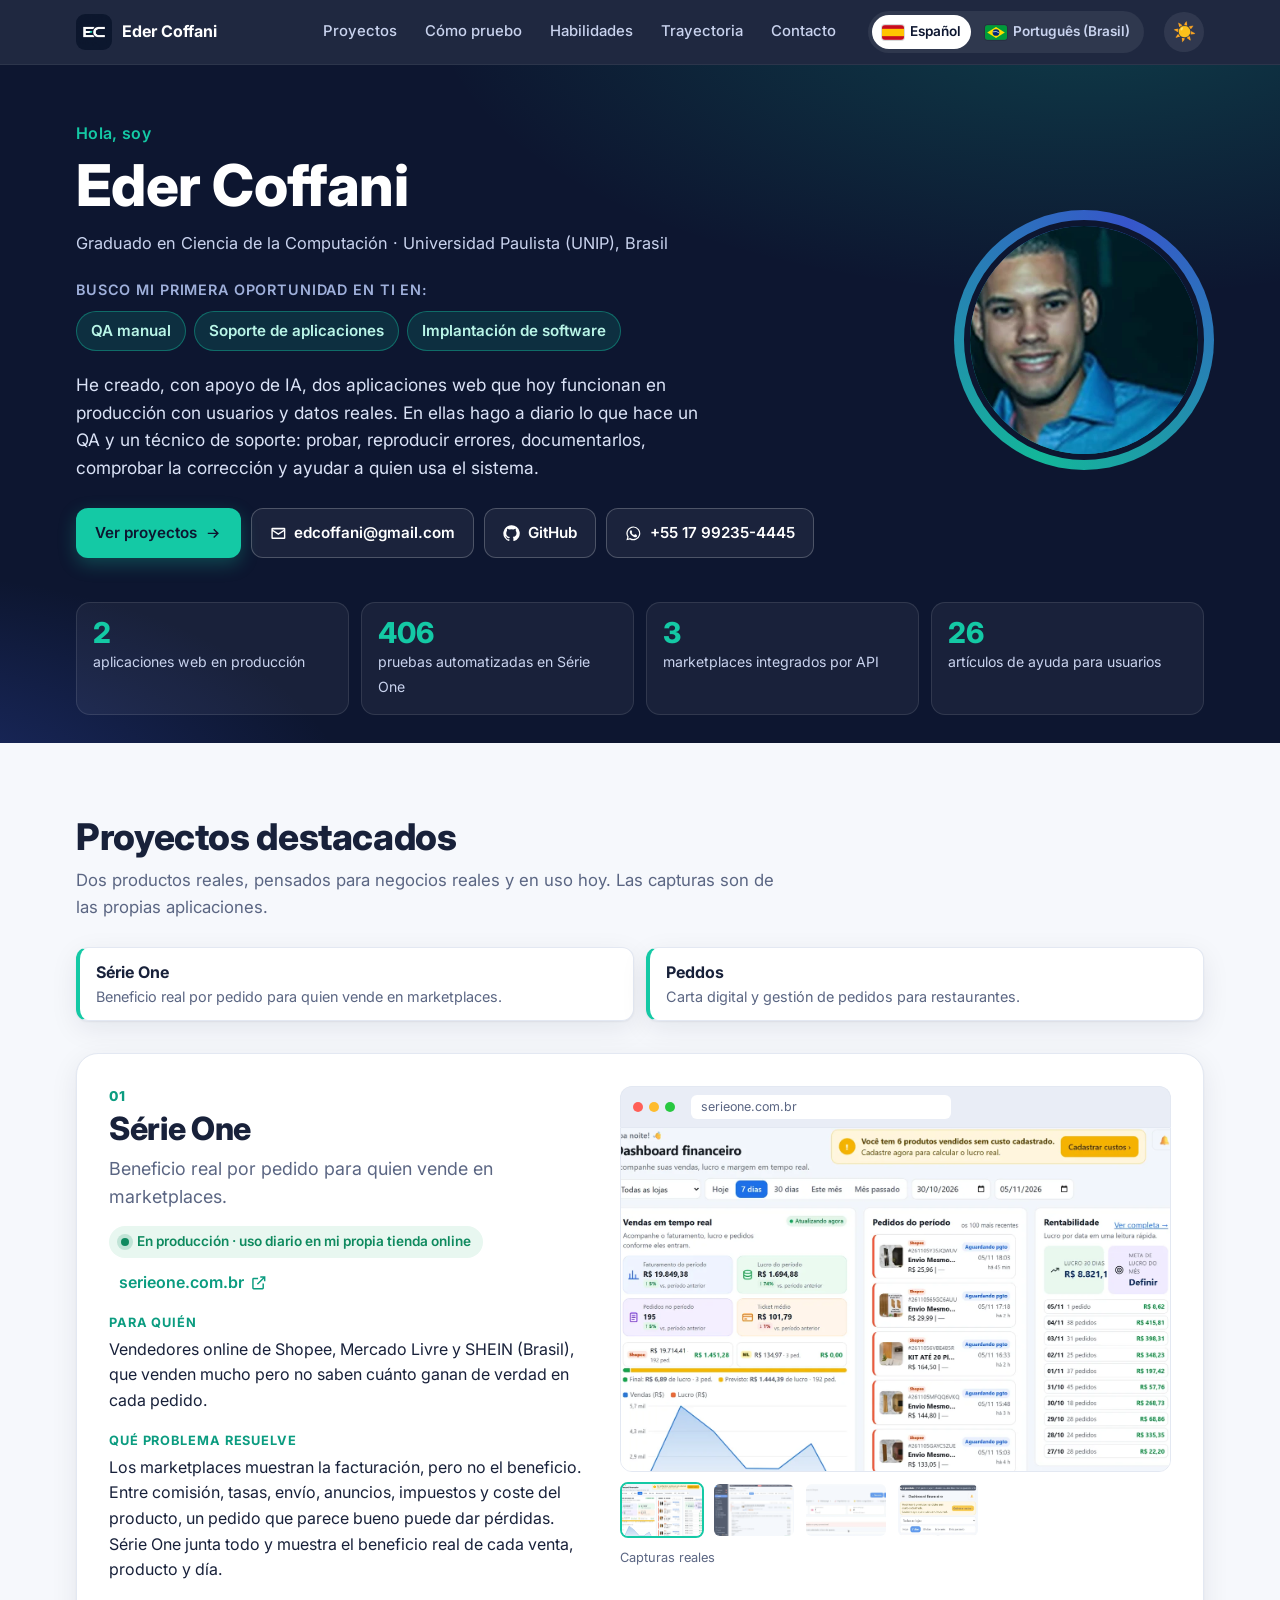
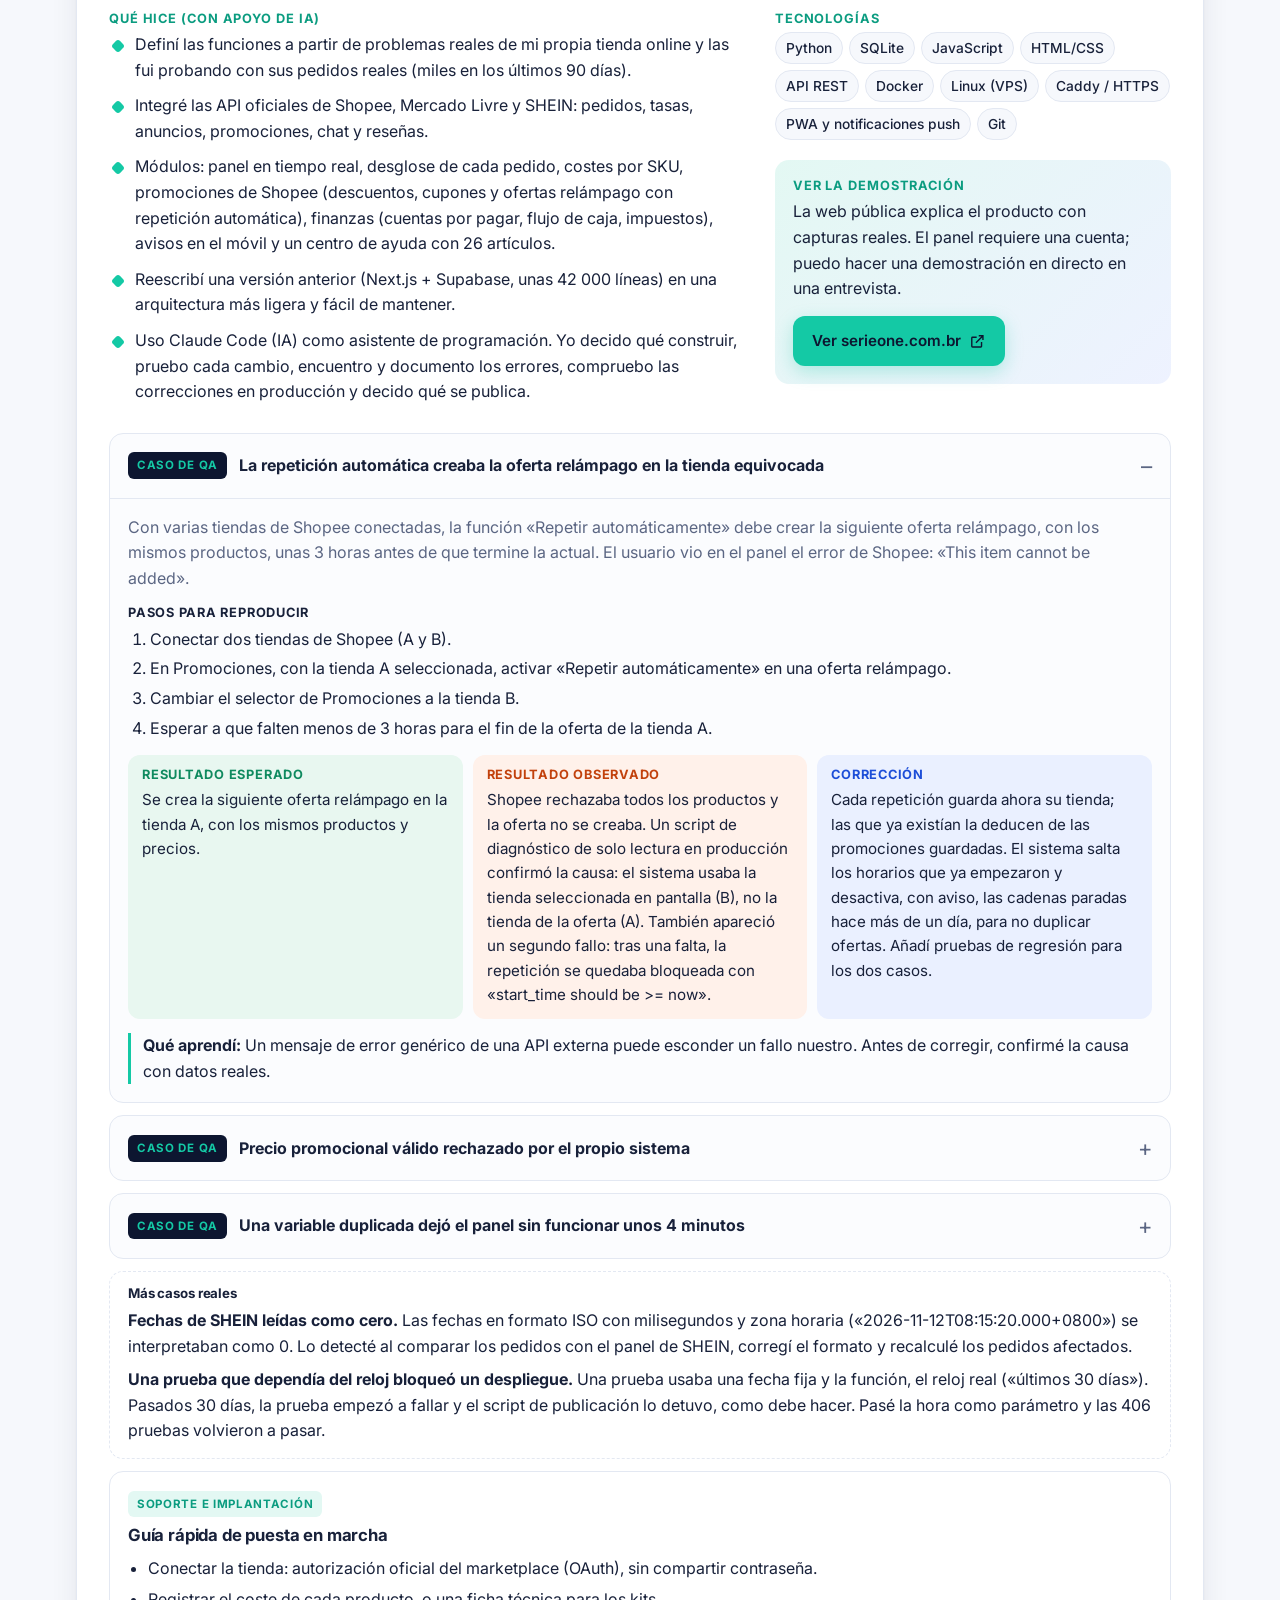
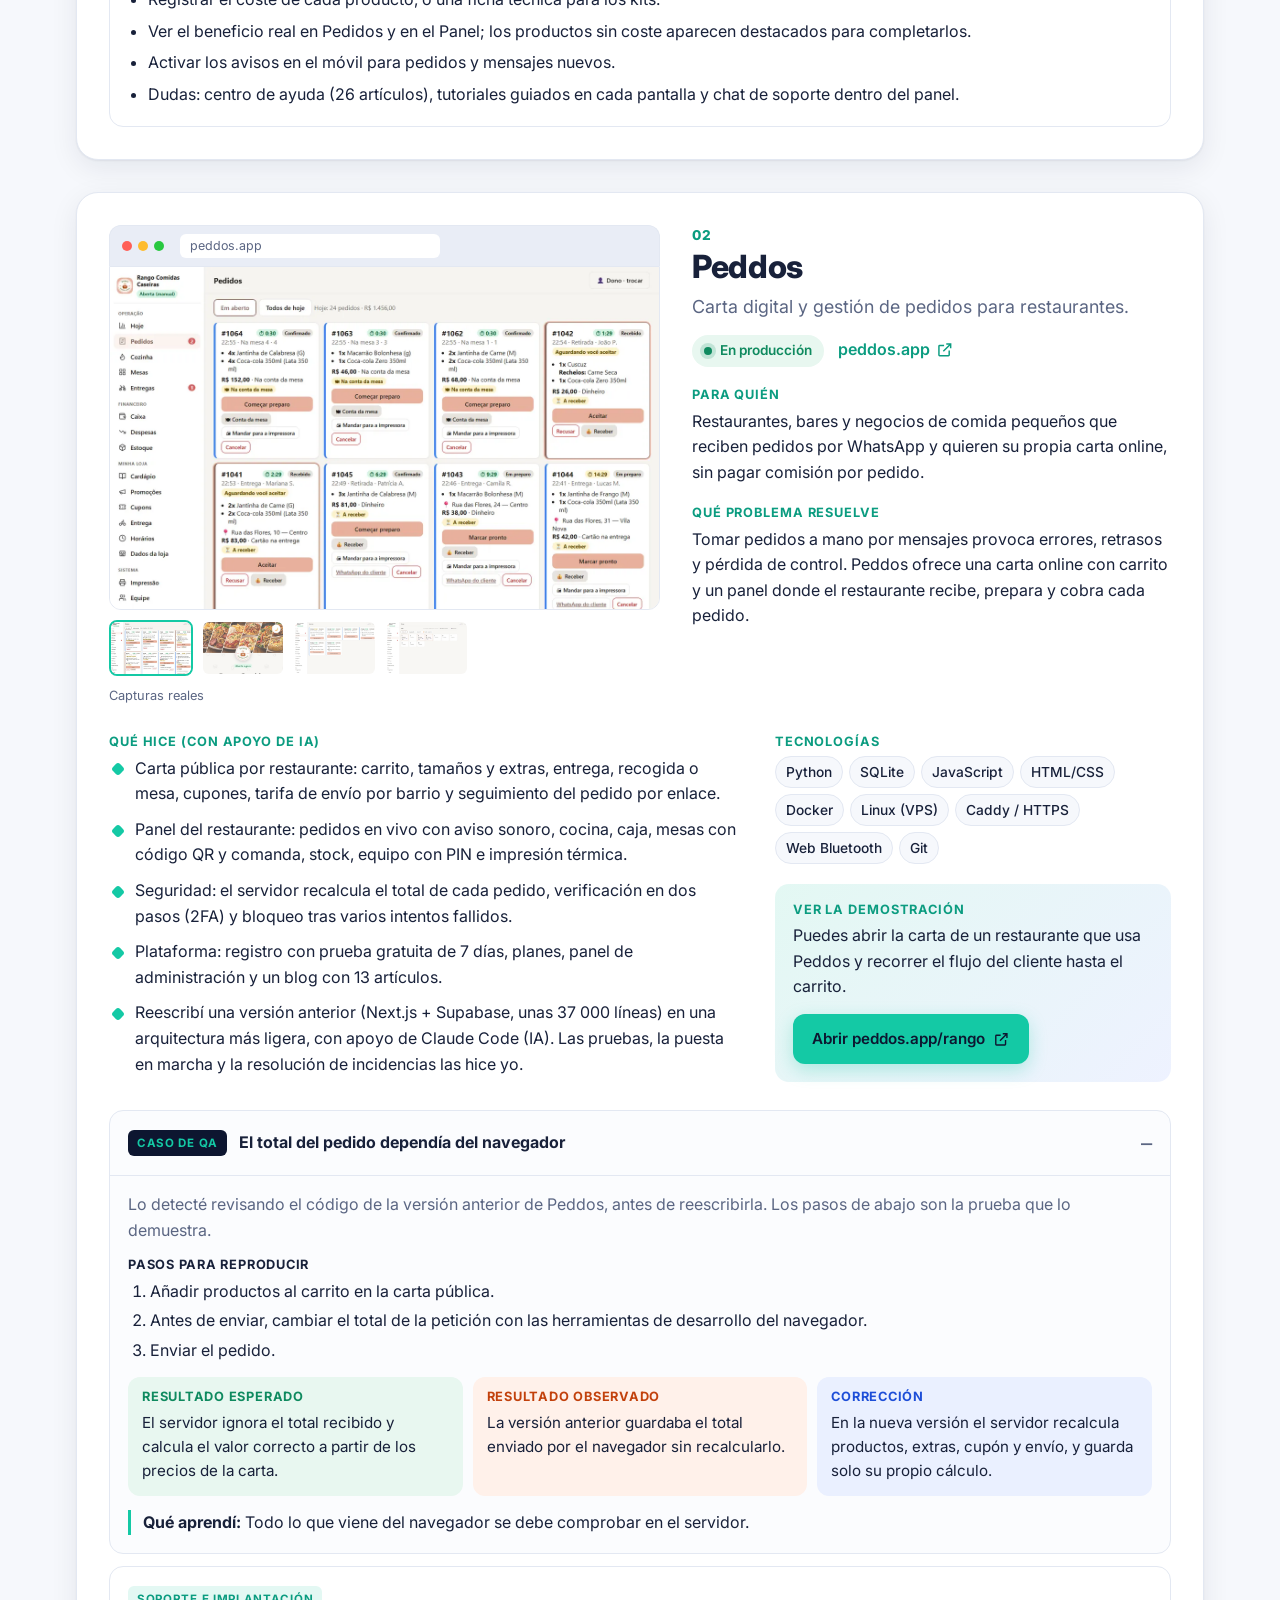
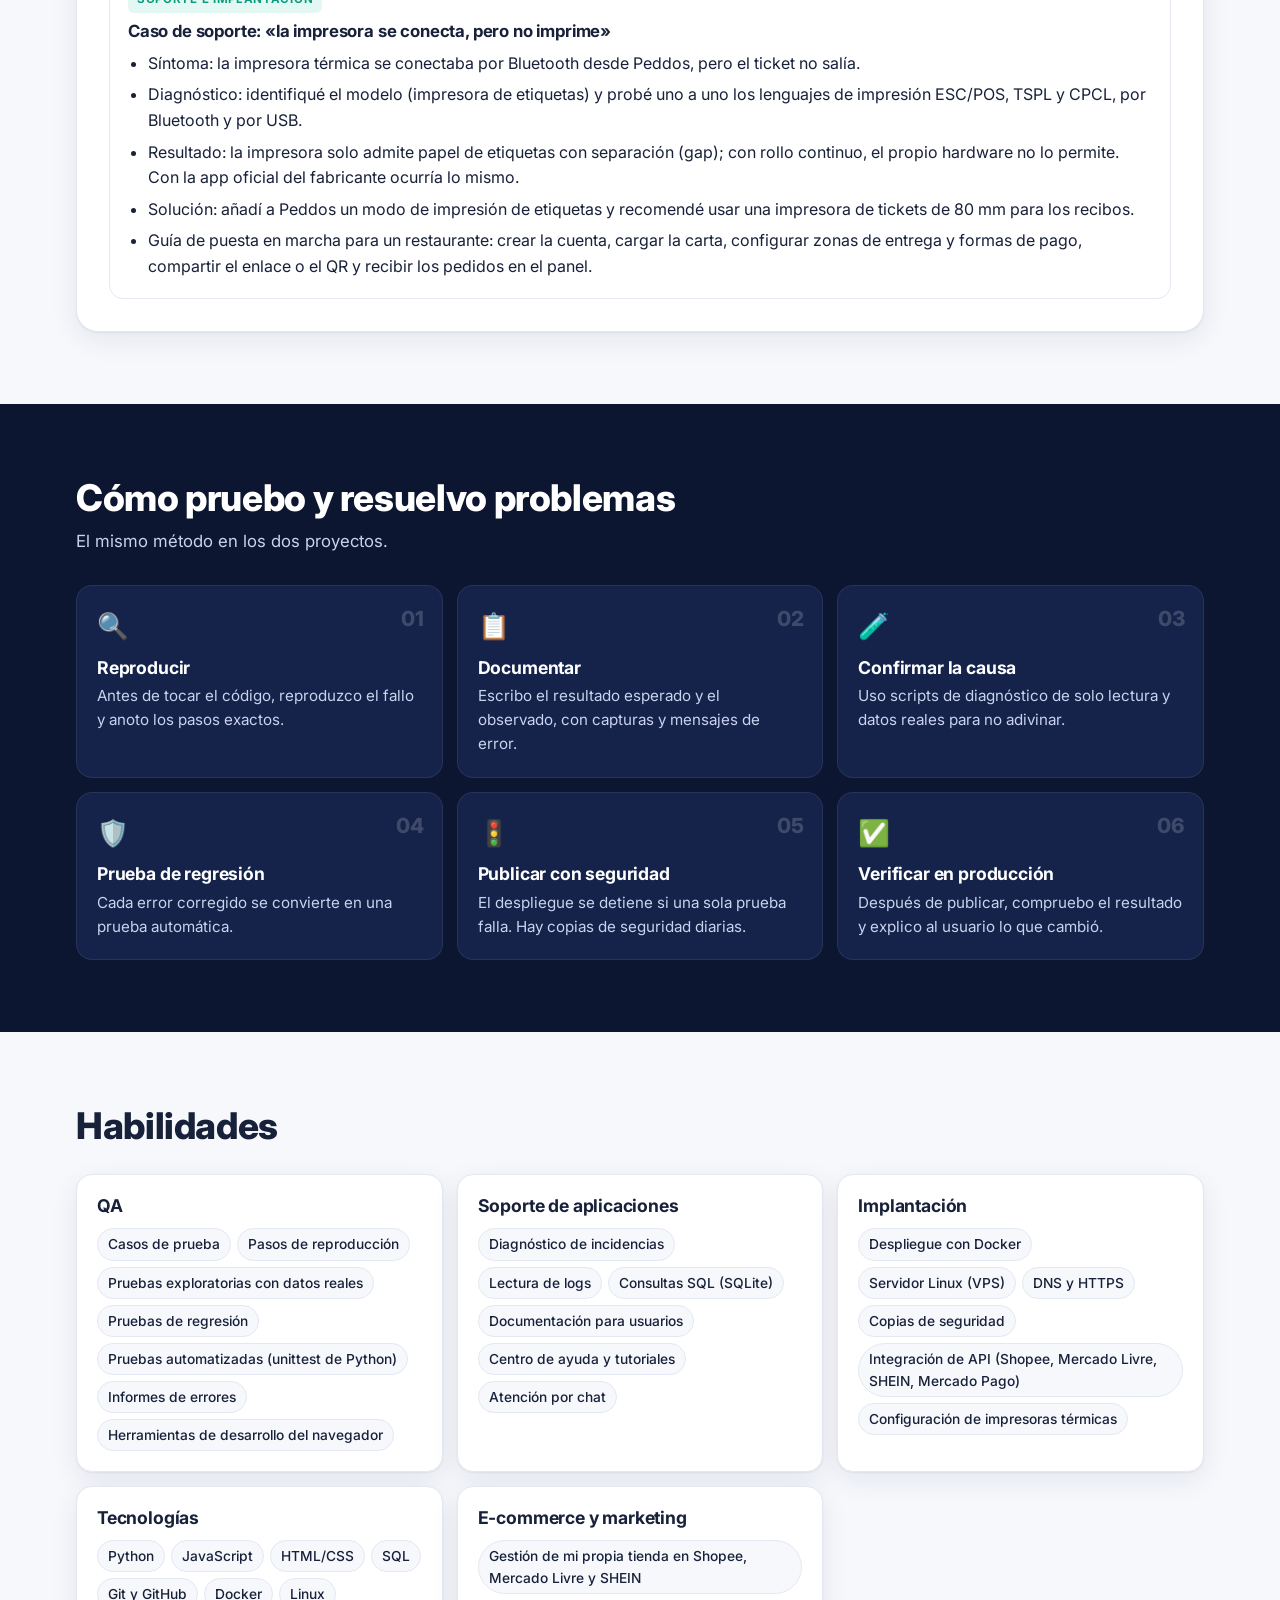
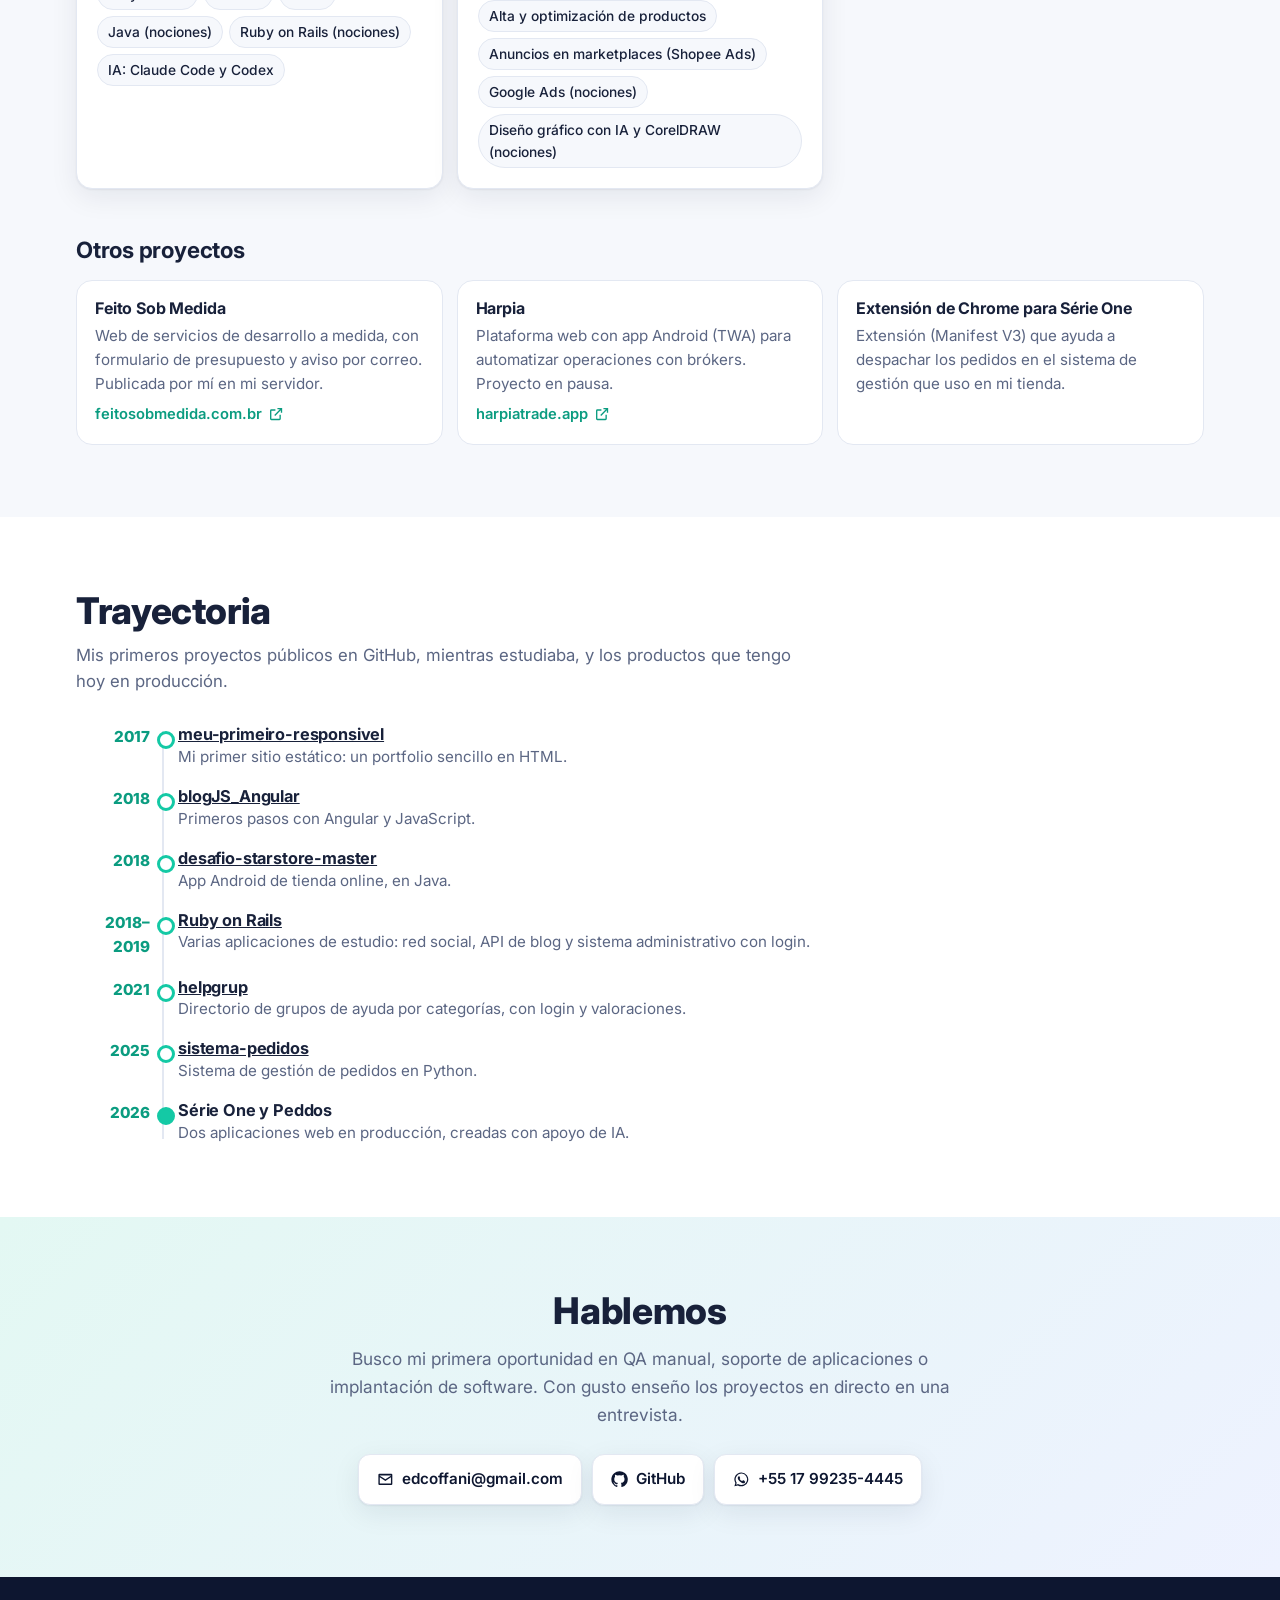
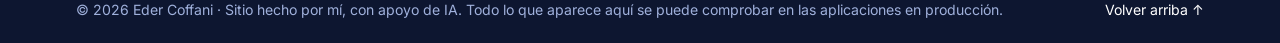
==== commit 478e6a66: "Site 2026-11-19 22:13" ====
--- a/index.html
+++ b/index.html
@@ -22,7 +22,7 @@
 <link href="https://fonts.googleapis.com/css2?family=Inter:wght@400;500;600;700;800&display=swap" rel="stylesheet">
 <link rel="stylesheet" href="/assets/estilo.css">
 <script>(function(){var t;try{t=localStorage.getItem("tema")}catch(e){}if(!t)t=matchMedia("(prefers-color-scheme: dark)").matches?"escuro":"claro";document.documentElement.setAttribute("data-tema",t)})();</script>
-<script type="application/ld+json">{"@context": "https://schema.org", "@type": "Person", "name": "Eder Coffani", "jobTitle": "QA manual · Soporte de aplicaciones · Implantación de software", "alumniOf": {"@type": "CollegeOrUniversity", "name": "Universidade Paulista (UNIP)"}, "knowsAbout": ["QA", "Software testing", "Application support", "Software implementation", "Python", "JavaScript", "SQL"], "sameAs": ["https://github.com/ederCoffani"], "url": "https://edercoffani.github.io/es/", "email": "mailto:edcoffani@gmail.com"}</script>
+<script type="application/ld+json">{"@context": "https://schema.org", "@type": "Person", "name": "Eder Coffani", "jobTitle": "QA manual · Soporte de aplicaciones · Implantación de software", "alumniOf": {"@type": "CollegeOrUniversity", "name": "Universidade Paulista (UNIP)"}, "knowsAbout": ["QA", "Software testing", "Application support", "Software implementation", "Python", "JavaScript", "SQL"], "sameAs": ["https://github.com/ederCoffani"], "url": "https://edercoffani.github.io/es/", "email": "mailto:edcoffani@gmail.com", "telephone": "+55 17 99235-4445"}</script>
 </head>
 <body>
 <a class="pular" href="#conteudo">Saltar al contenido</a>
@@ -50,6 +50,7 @@
         <a class="bt bt-primario" href="#projetos"><span>Ver proyectos</span><svg class="ic" viewBox="0 0 24 24" aria-hidden="true" fill="currentColor"><path d="M13.2 5.3 20 12l-6.8 6.7-1.4-1.4 4.3-4.3H4v-2h12.1l-4.3-4.3 1.4-1.4z"/></svg></a>
         <a class="bt bt-claro" href="mailto:edcoffani@gmail.com"><svg class="ic" viewBox="0 0 24 24" aria-hidden="true" fill="currentColor"><path d="M2 5.5A1.5 1.5 0 0 1 3.5 4h17A1.5 1.5 0 0 1 22 5.5v13a1.5 1.5 0 0 1-1.5 1.5h-17A1.5 1.5 0 0 1 2 18.5v-13zm2 .9v.3l8 5.3 8-5.3v-.3H4zm16 2.7-7.45 4.94a1 1 0 0 1-1.1 0L4 9.1V18h16V9.1z"/></svg><span>edcoffani@gmail.com</span></a>
 <a class="bt bt-claro" href="https://github.com/ederCoffani" target="_blank" rel="noopener"><svg class="ic" viewBox="0 0 24 24" aria-hidden="true" fill="currentColor"><path d="M12 .5a11.5 11.5 0 0 0-3.64 22.41c.58.1.79-.25.79-.56v-2c-3.2.7-3.88-1.37-3.88-1.37-.53-1.33-1.28-1.69-1.28-1.69-1.05-.71.08-.7.08-.7 1.16.08 1.77 1.19 1.77 1.19 1.03 1.77 2.7 1.26 3.36.96.1-.75.4-1.26.73-1.55-2.56-.29-5.25-1.28-5.25-5.68 0-1.26.45-2.28 1.19-3.09-.12-.29-.52-1.46.11-3.05 0 0 .97-.31 3.17 1.18a11 11 0 0 1 5.78 0c2.2-1.49 3.17-1.18 3.17-1.18.63 1.59.23 2.76.11 3.05.74.81 1.19 1.83 1.19 3.09 0 4.41-2.7 5.38-5.27 5.67.41.36.78 1.06.78 2.14v3.17c0 .31.21.67.8.56A11.5 11.5 0 0 0 12 .5z"/></svg><span>GitHub</span></a>
+<a class="bt bt-claro" href="https://wa.me/5517992354445" target="_blank" rel="noopener" aria-label="WhatsApp +55 17 99235-4445"><svg class="ic" viewBox="0 0 24 24" aria-hidden="true" fill="currentColor"><path d="M12 2a10 10 0 0 0-8.6 15.1L2 22l5-1.3A10 10 0 1 0 12 2zm0 18.2a8.2 8.2 0 0 1-4.2-1.2l-.3-.2-3 .8.8-2.9-.2-.3A8.2 8.2 0 1 1 12 20.2zm4.5-6.1c-.2-.1-1.5-.7-1.7-.8-.2-.1-.4-.1-.6.1l-.8 1c-.1.2-.3.2-.5.1a6.7 6.7 0 0 1-3.3-2.9c-.3-.4.2-.4.7-1.3.1-.2 0-.3 0-.4l-.8-1.8c-.2-.5-.4-.4-.6-.4h-.5a1 1 0 0 0-.7.3 3 3 0 0 0-.9 2.2 5.2 5.2 0 0 0 1.1 2.7 11.8 11.8 0 0 0 4.5 4c1.7.7 2.3.8 3.1.7.5-.1 1.5-.6 1.7-1.2.2-.6.2-1.1.2-1.2-.1-.1-.3-.2-.5-.3z"/></svg><span>+55 17 99235-4445</span></a>
       </div>
     </div>
     <div class="hero-foto"><img class="foto" src="/assets/img/eder.webp" alt="Eder Coffani" width="360" height="360"></div>
@@ -134,7 +135,8 @@
     <h2>Hablemos</h2>
     <p>Busco mi primera oportunidad en QA manual, soporte de aplicaciones o implantación de software. Con gusto enseño los proyectos en directo en una entrevista.</p>
     <div class="acoes acoes-contato"><a class="bt bt-contato" href="mailto:edcoffani@gmail.com"><svg class="ic" viewBox="0 0 24 24" aria-hidden="true" fill="currentColor"><path d="M2 5.5A1.5 1.5 0 0 1 3.5 4h17A1.5 1.5 0 0 1 22 5.5v13a1.5 1.5 0 0 1-1.5 1.5h-17A1.5 1.5 0 0 1 2 18.5v-13zm2 .9v.3l8 5.3 8-5.3v-.3H4zm16 2.7-7.45 4.94a1 1 0 0 1-1.1 0L4 9.1V18h16V9.1z"/></svg><span>edcoffani@gmail.com</span></a>
-<a class="bt bt-contato" href="https://github.com/ederCoffani" target="_blank" rel="noopener"><svg class="ic" viewBox="0 0 24 24" aria-hidden="true" fill="currentColor"><path d="M12 .5a11.5 11.5 0 0 0-3.64 22.41c.58.1.79-.25.79-.56v-2c-3.2.7-3.88-1.37-3.88-1.37-.53-1.33-1.28-1.69-1.28-1.69-1.05-.71.08-.7.08-.7 1.16.08 1.77 1.19 1.77 1.19 1.03 1.77 2.7 1.26 3.36.96.1-.75.4-1.26.73-1.55-2.56-.29-5.25-1.28-5.25-5.68 0-1.26.45-2.28 1.19-3.09-.12-.29-.52-1.46.11-3.05 0 0 .97-.31 3.17 1.18a11 11 0 0 1 5.78 0c2.2-1.49 3.17-1.18 3.17-1.18.63 1.59.23 2.76.11 3.05.74.81 1.19 1.83 1.19 3.09 0 4.41-2.7 5.38-5.27 5.67.41.36.78 1.06.78 2.14v3.17c0 .31.21.67.8.56A11.5 11.5 0 0 0 12 .5z"/></svg><span>GitHub</span></a></div>
+<a class="bt bt-contato" href="https://github.com/ederCoffani" target="_blank" rel="noopener"><svg class="ic" viewBox="0 0 24 24" aria-hidden="true" fill="currentColor"><path d="M12 .5a11.5 11.5 0 0 0-3.64 22.41c.58.1.79-.25.79-.56v-2c-3.2.7-3.88-1.37-3.88-1.37-.53-1.33-1.28-1.69-1.28-1.69-1.05-.71.08-.7.08-.7 1.16.08 1.77 1.19 1.77 1.19 1.03 1.77 2.7 1.26 3.36.96.1-.75.4-1.26.73-1.55-2.56-.29-5.25-1.28-5.25-5.68 0-1.26.45-2.28 1.19-3.09-.12-.29-.52-1.46.11-3.05 0 0 .97-.31 3.17 1.18a11 11 0 0 1 5.78 0c2.2-1.49 3.17-1.18 3.17-1.18.63 1.59.23 2.76.11 3.05.74.81 1.19 1.83 1.19 3.09 0 4.41-2.7 5.38-5.27 5.67.41.36.78 1.06.78 2.14v3.17c0 .31.21.67.8.56A11.5 11.5 0 0 0 12 .5z"/></svg><span>GitHub</span></a>
+<a class="bt bt-contato" href="https://wa.me/5517992354445" target="_blank" rel="noopener" aria-label="WhatsApp +55 17 99235-4445"><svg class="ic" viewBox="0 0 24 24" aria-hidden="true" fill="currentColor"><path d="M12 2a10 10 0 0 0-8.6 15.1L2 22l5-1.3A10 10 0 1 0 12 2zm0 18.2a8.2 8.2 0 0 1-4.2-1.2l-.3-.2-3 .8.8-2.9-.2-.3A8.2 8.2 0 1 1 12 20.2zm4.5-6.1c-.2-.1-1.5-.7-1.7-.8-.2-.1-.4-.1-.6.1l-.8 1c-.1.2-.3.2-.5.1a6.7 6.7 0 0 1-3.3-2.9c-.3-.4.2-.4.7-1.3.1-.2 0-.3 0-.4l-.8-1.8c-.2-.5-.4-.4-.6-.4h-.5a1 1 0 0 0-.7.3 3 3 0 0 0-.9 2.2 5.2 5.2 0 0 0 1.1 2.7 11.8 11.8 0 0 0 4.5 4c1.7.7 2.3.8 3.1.7.5-.1 1.5-.6 1.7-1.2.2-.6.2-1.1.2-1.2-.1-.1-.3-.2-.5-.3z"/></svg><span>+55 17 99235-4445</span></a></div>
   </div>
 </section>
 </main>
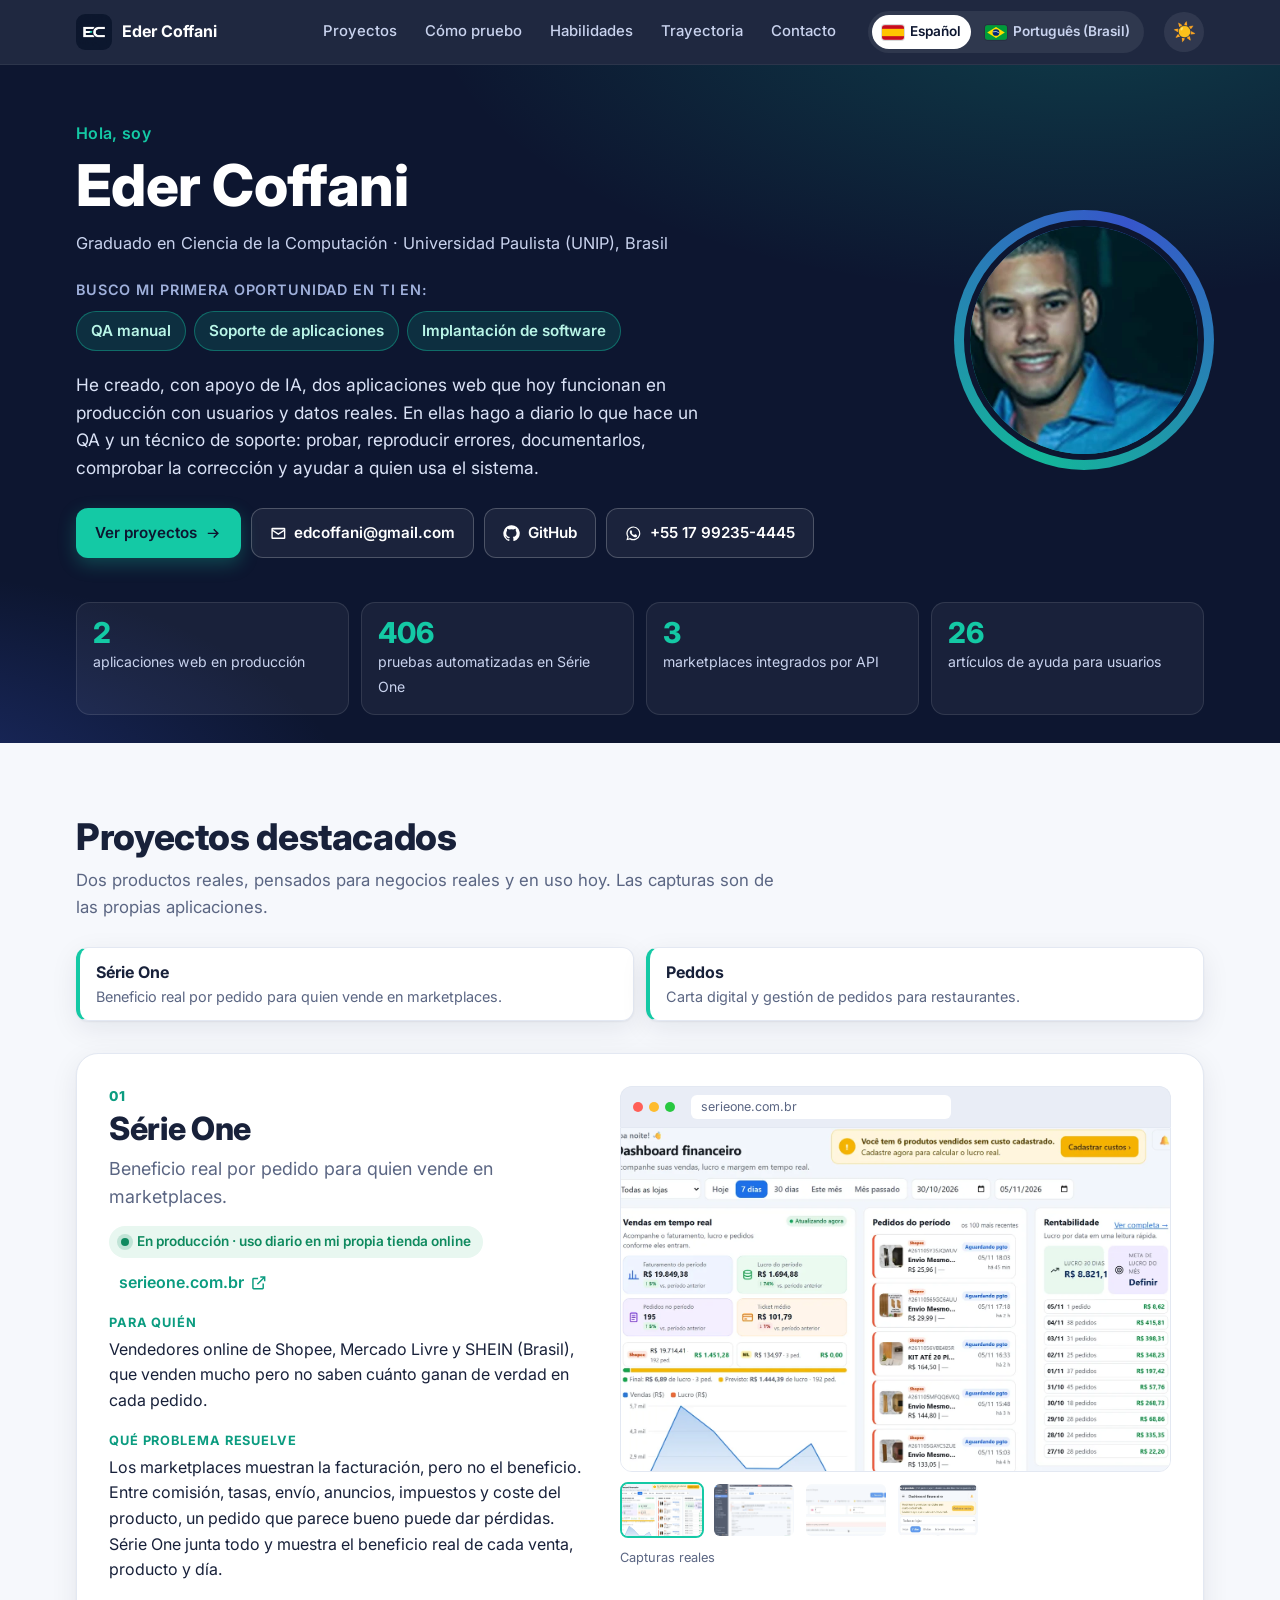
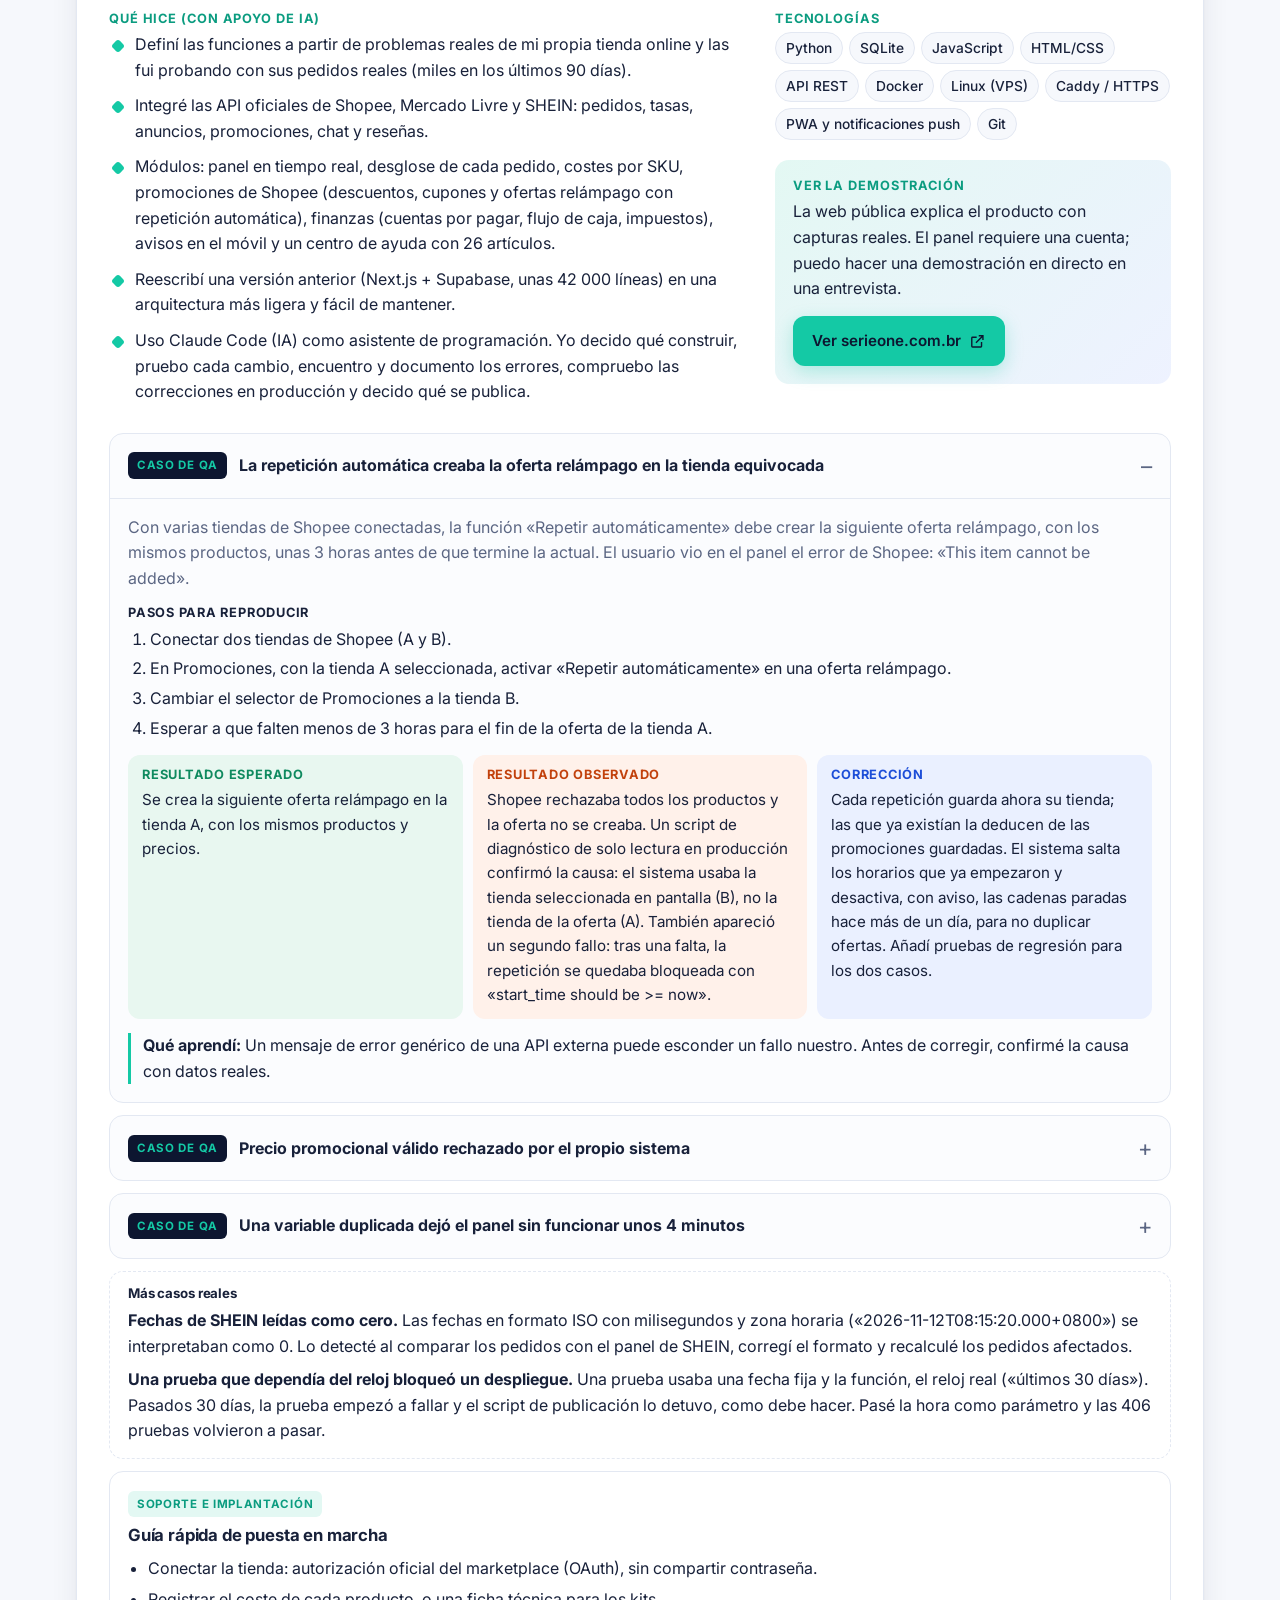
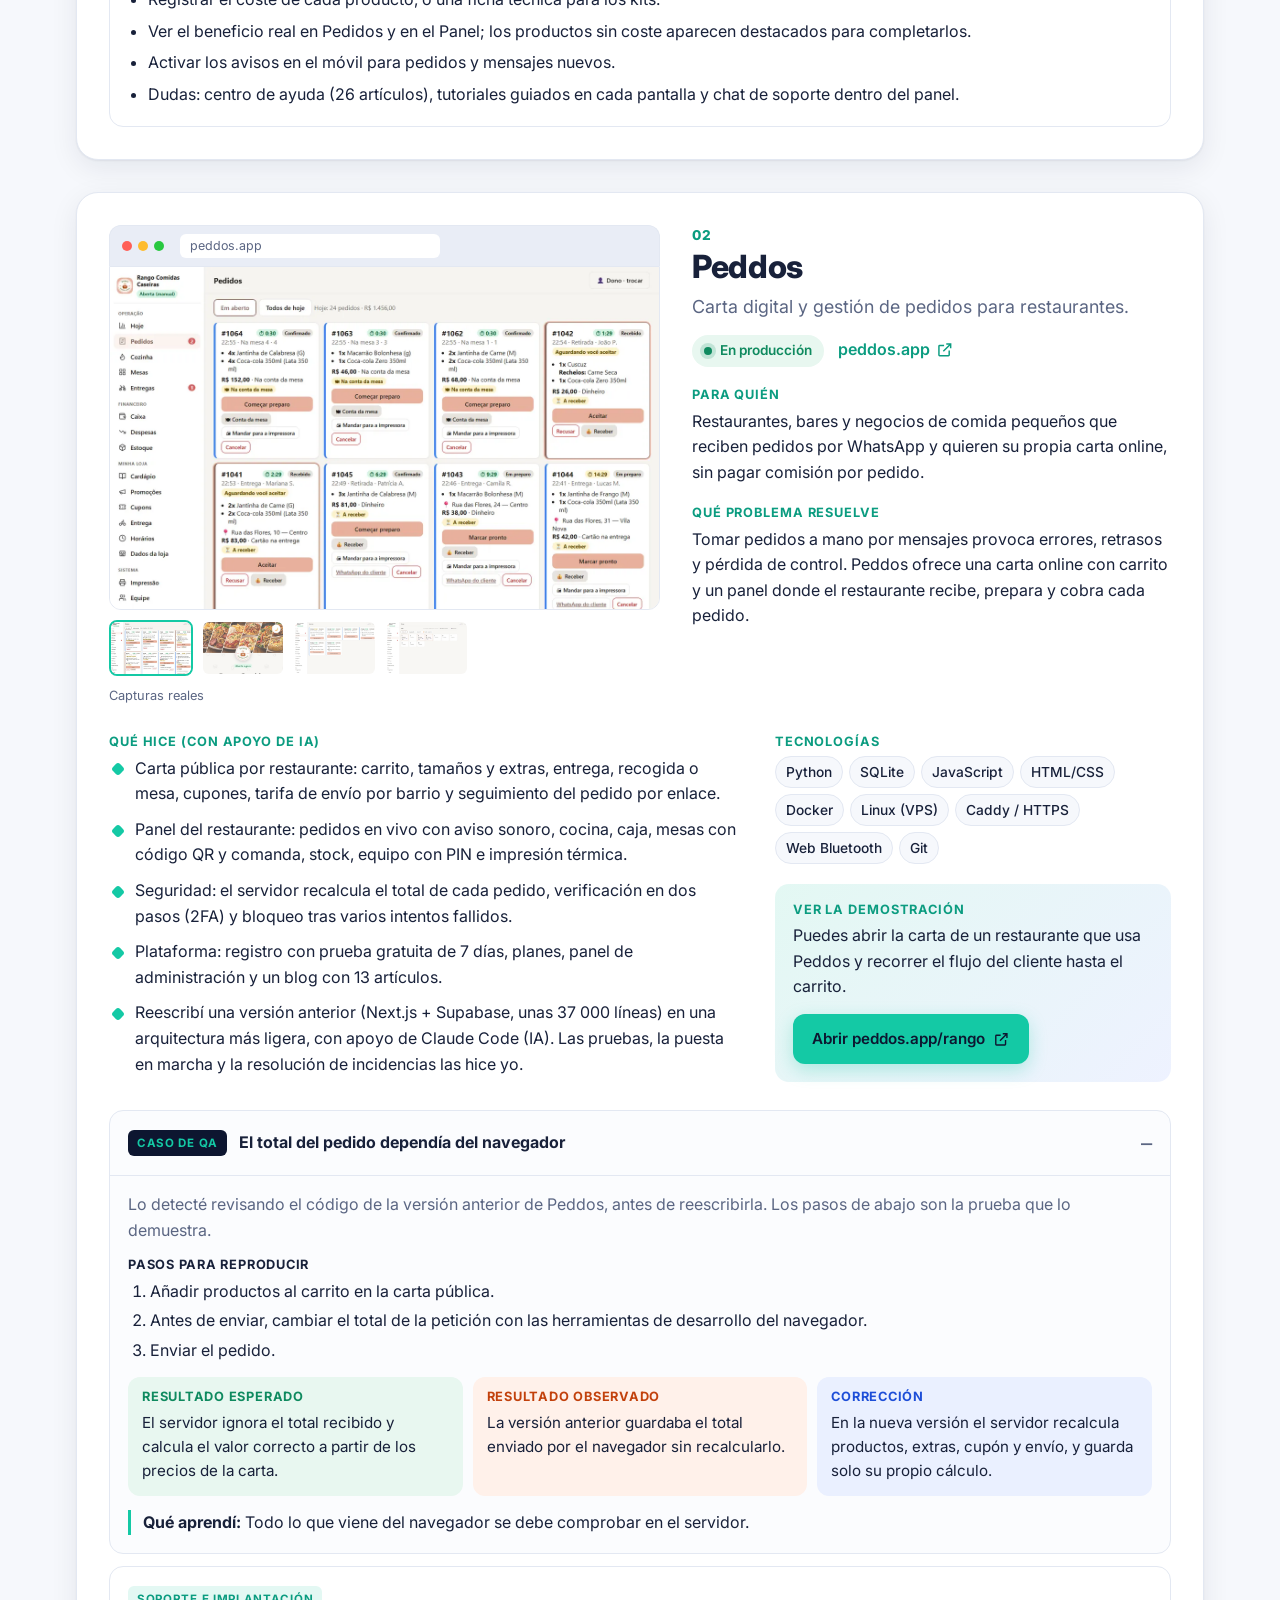
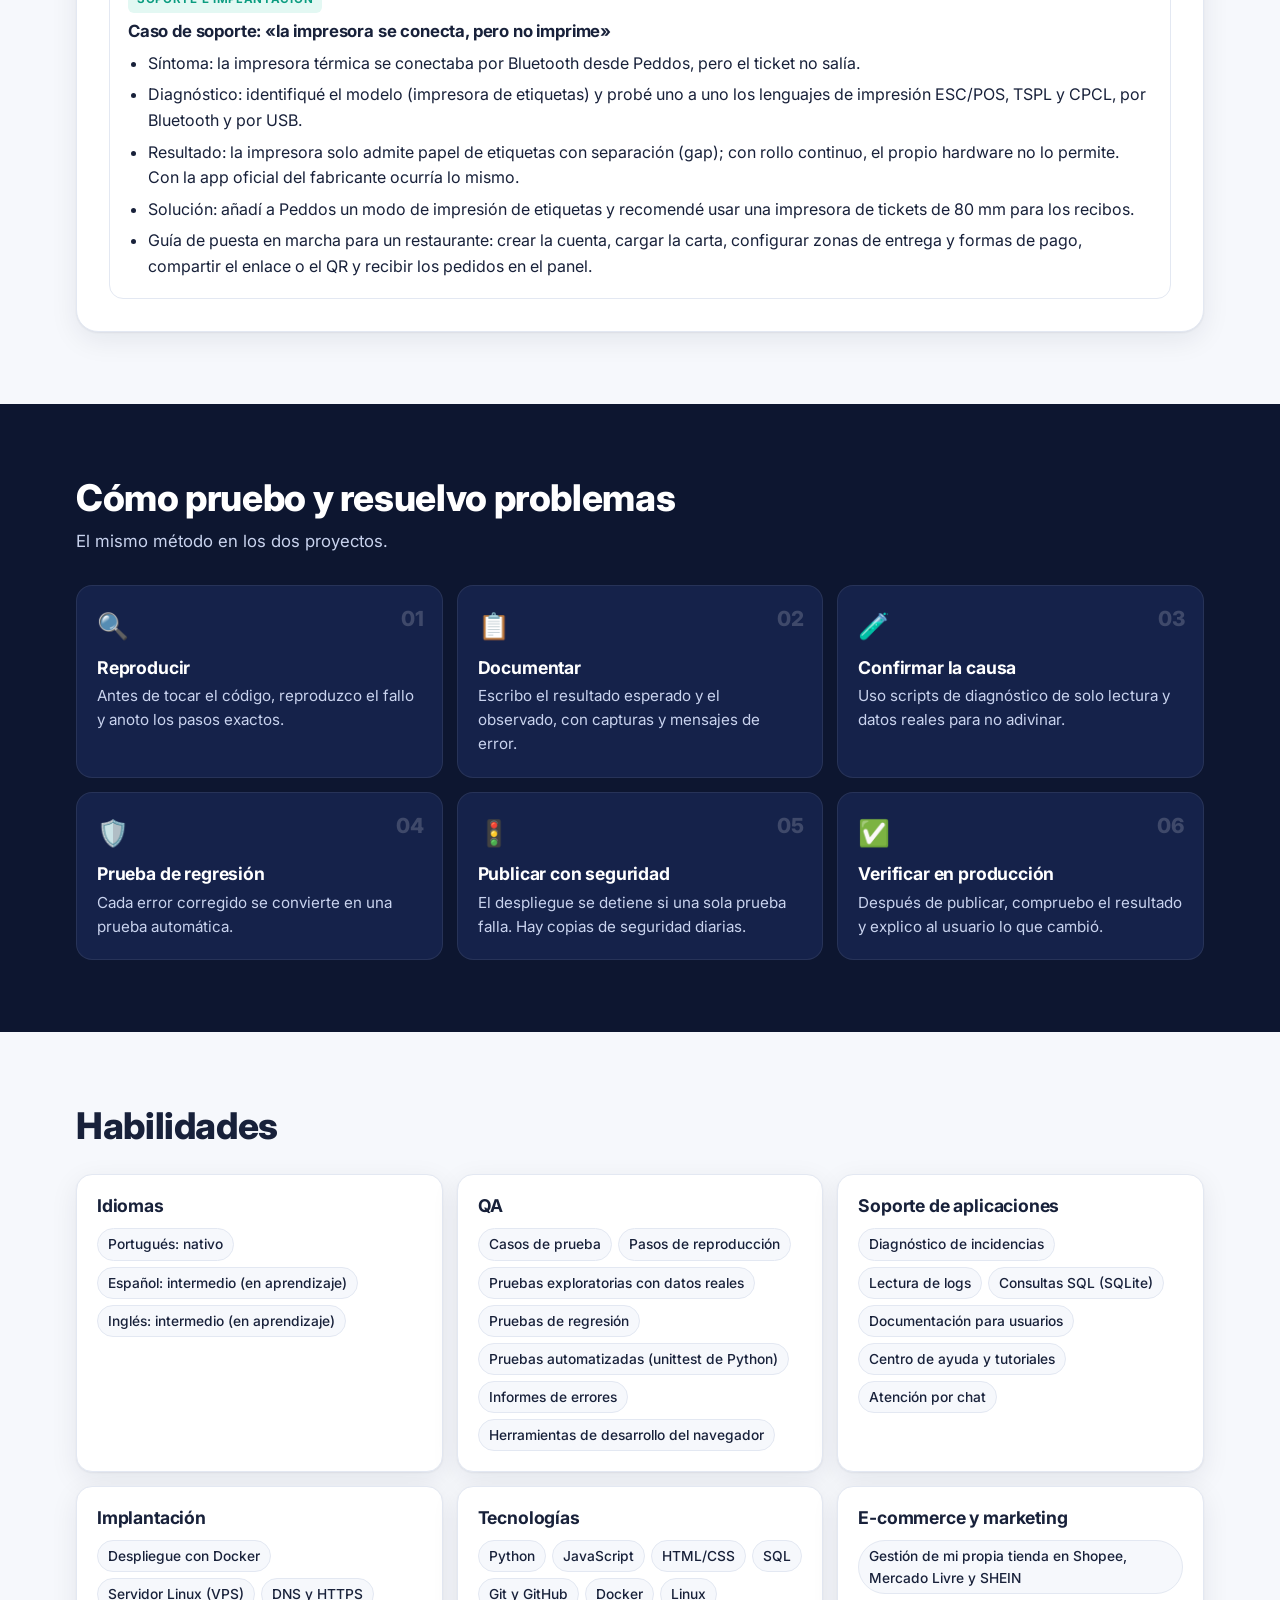
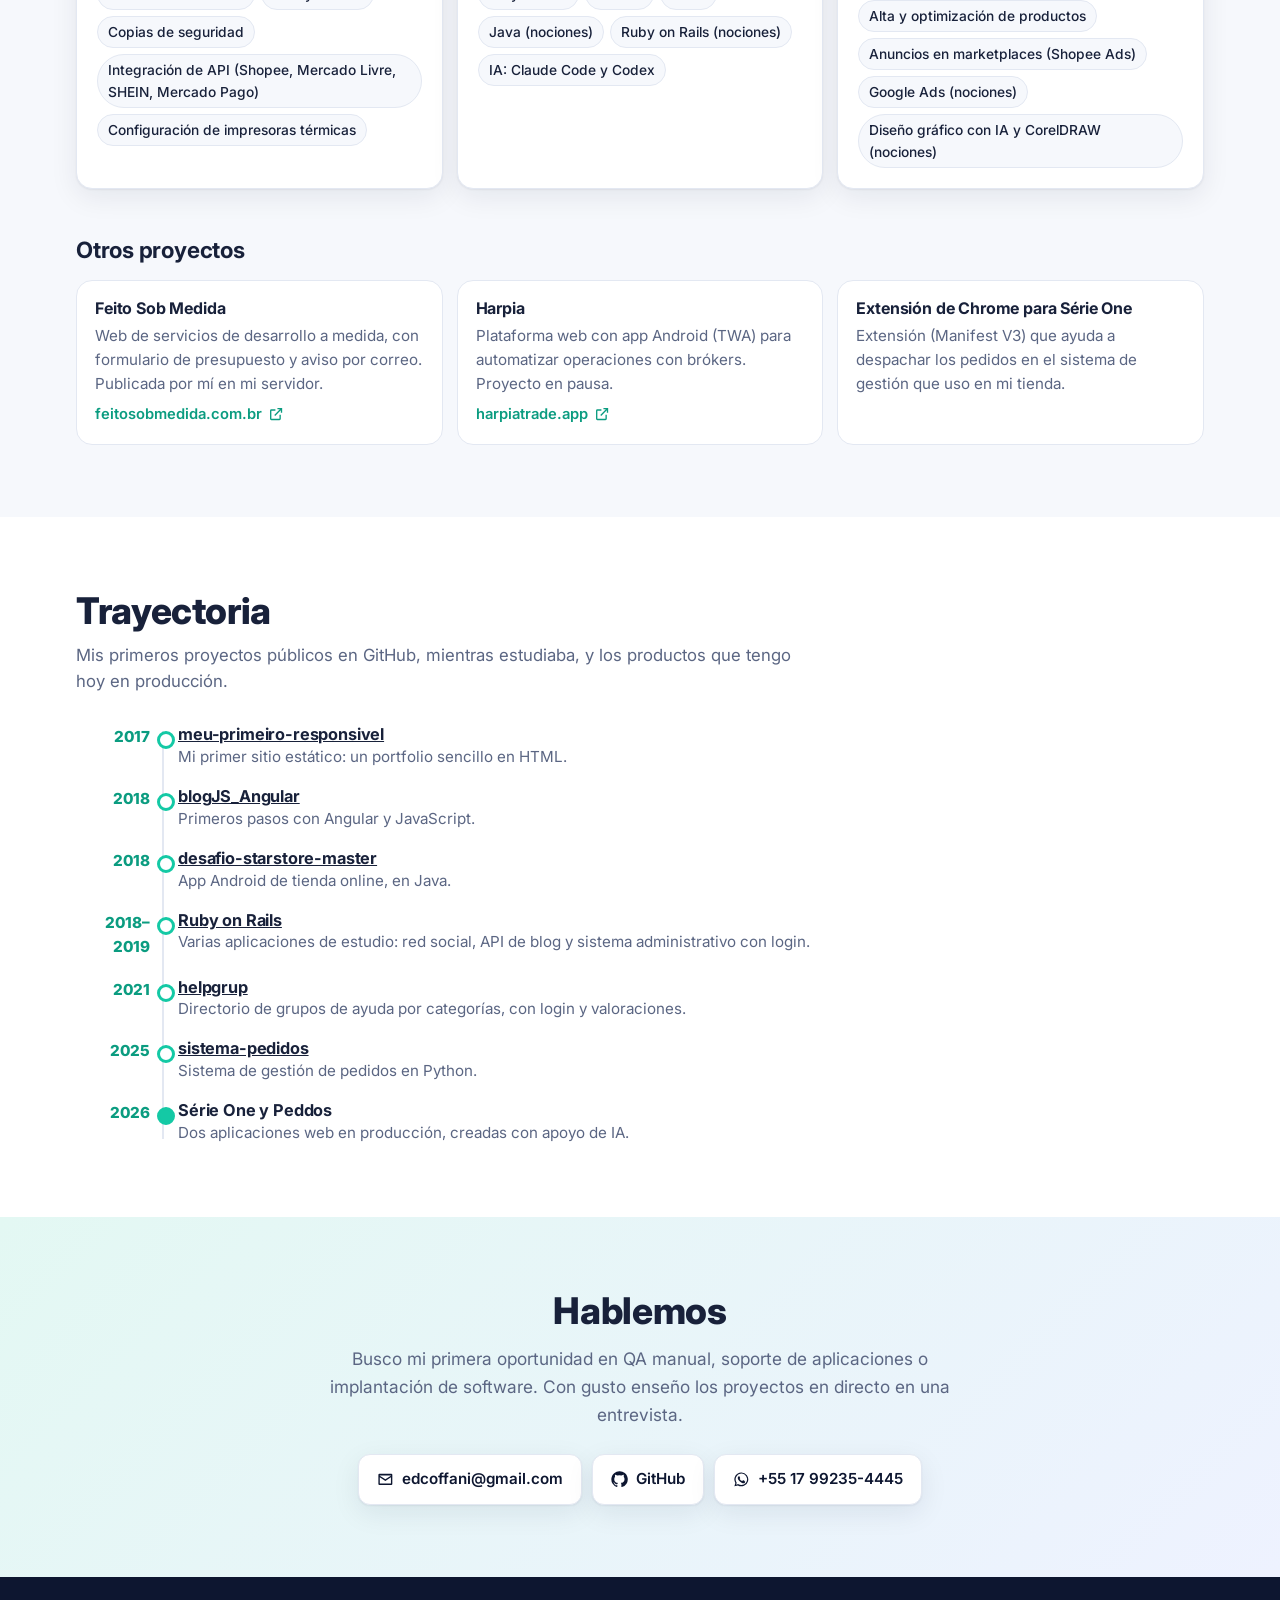
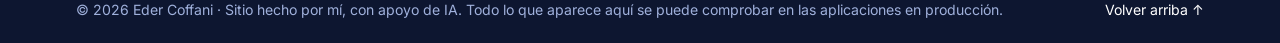
==== commit c42a092a: "Site 2026-11-19 22:19" ====
--- a/index.html
+++ b/index.html
@@ -116,7 +116,7 @@
 <section class="secao" id="habilidades">
   <div class="largura">
     <h2>Habilidades</h2>
-    <div class="habs"><div class="hab"><h4>QA</h4><ul class="chips"><li>Casos de prueba</li><li>Pasos de reproducción</li><li>Pruebas exploratorias con datos reales</li><li>Pruebas de regresión</li><li>Pruebas automatizadas (unittest de Python)</li><li>Informes de errores</li><li>Herramientas de desarrollo del navegador</li></ul></div><div class="hab"><h4>Soporte de aplicaciones</h4><ul class="chips"><li>Diagnóstico de incidencias</li><li>Lectura de logs</li><li>Consultas SQL (SQLite)</li><li>Documentación para usuarios</li><li>Centro de ayuda y tutoriales</li><li>Atención por chat</li></ul></div><div class="hab"><h4>Implantación</h4><ul class="chips"><li>Despliegue con Docker</li><li>Servidor Linux (VPS)</li><li>DNS y HTTPS</li><li>Copias de seguridad</li><li>Integración de API (Shopee, Mercado Livre, SHEIN, Mercado Pago)</li><li>Configuración de impresoras térmicas</li></ul></div><div class="hab"><h4>Tecnologías</h4><ul class="chips"><li>Python</li><li>JavaScript</li><li>HTML/CSS</li><li>SQL</li><li>Git y GitHub</li><li>Docker</li><li>Linux</li><li>Java (nociones)</li><li>Ruby on Rails (nociones)</li><li>IA: Claude Code y Codex</li></ul></div><div class="hab"><h4>E-commerce y marketing</h4><ul class="chips"><li>Gestión de mi propia tienda en Shopee, Mercado Livre y SHEIN</li><li>Alta y optimización de productos</li><li>Anuncios en marketplaces (Shopee Ads)</li><li>Google Ads (nociones)</li><li>Diseño gráfico con IA y CorelDRAW (nociones)</li></ul></div></div>
+    <div class="habs"><div class="hab"><h4>Idiomas</h4><ul class="chips"><li>Portugués: nativo</li><li>Español: intermedio (en aprendizaje)</li><li>Inglés: intermedio (en aprendizaje)</li></ul></div><div class="hab"><h4>QA</h4><ul class="chips"><li>Casos de prueba</li><li>Pasos de reproducción</li><li>Pruebas exploratorias con datos reales</li><li>Pruebas de regresión</li><li>Pruebas automatizadas (unittest de Python)</li><li>Informes de errores</li><li>Herramientas de desarrollo del navegador</li></ul></div><div class="hab"><h4>Soporte de aplicaciones</h4><ul class="chips"><li>Diagnóstico de incidencias</li><li>Lectura de logs</li><li>Consultas SQL (SQLite)</li><li>Documentación para usuarios</li><li>Centro de ayuda y tutoriales</li><li>Atención por chat</li></ul></div><div class="hab"><h4>Implantación</h4><ul class="chips"><li>Despliegue con Docker</li><li>Servidor Linux (VPS)</li><li>DNS y HTTPS</li><li>Copias de seguridad</li><li>Integración de API (Shopee, Mercado Livre, SHEIN, Mercado Pago)</li><li>Configuración de impresoras térmicas</li></ul></div><div class="hab"><h4>Tecnologías</h4><ul class="chips"><li>Python</li><li>JavaScript</li><li>HTML/CSS</li><li>SQL</li><li>Git y GitHub</li><li>Docker</li><li>Linux</li><li>Java (nociones)</li><li>Ruby on Rails (nociones)</li><li>IA: Claude Code y Codex</li></ul></div><div class="hab"><h4>E-commerce y marketing</h4><ul class="chips"><li>Gestión de mi propia tienda en Shopee, Mercado Livre y SHEIN</li><li>Alta y optimización de productos</li><li>Anuncios en marketplaces (Shopee Ads)</li><li>Google Ads (nociones)</li><li>Diseño gráfico con IA y CorelDRAW (nociones)</li></ul></div></div>
     <h3 class="h3-outros">Otros proyectos</h3>
     <ul class="outros"><li><h4>Feito Sob Medida</h4><p>Web de servicios de desarrollo a medida, con formulario de presupuesto y aviso por correo. Publicada por mí en mi servidor.</p><a href="https://feitosobmedida.com.br/" target="_blank" rel="noopener">feitosobmedida.com.br <svg class="ic" viewBox="0 0 24 24" aria-hidden="true" fill="currentColor"><path d="M14 3h7v7h-2V6.4l-8.3 8.3-1.4-1.4L17.6 5H14V3zM5 5h6v2H5v12h12v-6h2v6a2 2 0 0 1-2 2H5a2 2 0 0 1-2-2V7a2 2 0 0 1 2-2z"/></svg></a></li><li><h4>Harpia</h4><p>Plataforma web con app Android (TWA) para automatizar operaciones con brókers. Proyecto en pausa.</p><a href="https://harpiatrade.app/" target="_blank" rel="noopener">harpiatrade.app <svg class="ic" viewBox="0 0 24 24" aria-hidden="true" fill="currentColor"><path d="M14 3h7v7h-2V6.4l-8.3 8.3-1.4-1.4L17.6 5H14V3zM5 5h6v2H5v12h12v-6h2v6a2 2 0 0 1-2 2H5a2 2 0 0 1-2-2V7a2 2 0 0 1 2-2z"/></svg></a></li><li><h4>Extensión de Chrome para Série One</h4><p>Extensión (Manifest V3) que ayuda a despachar los pedidos en el sistema de gestión que uso en mi tienda.</p></li></ul>
   </div>
